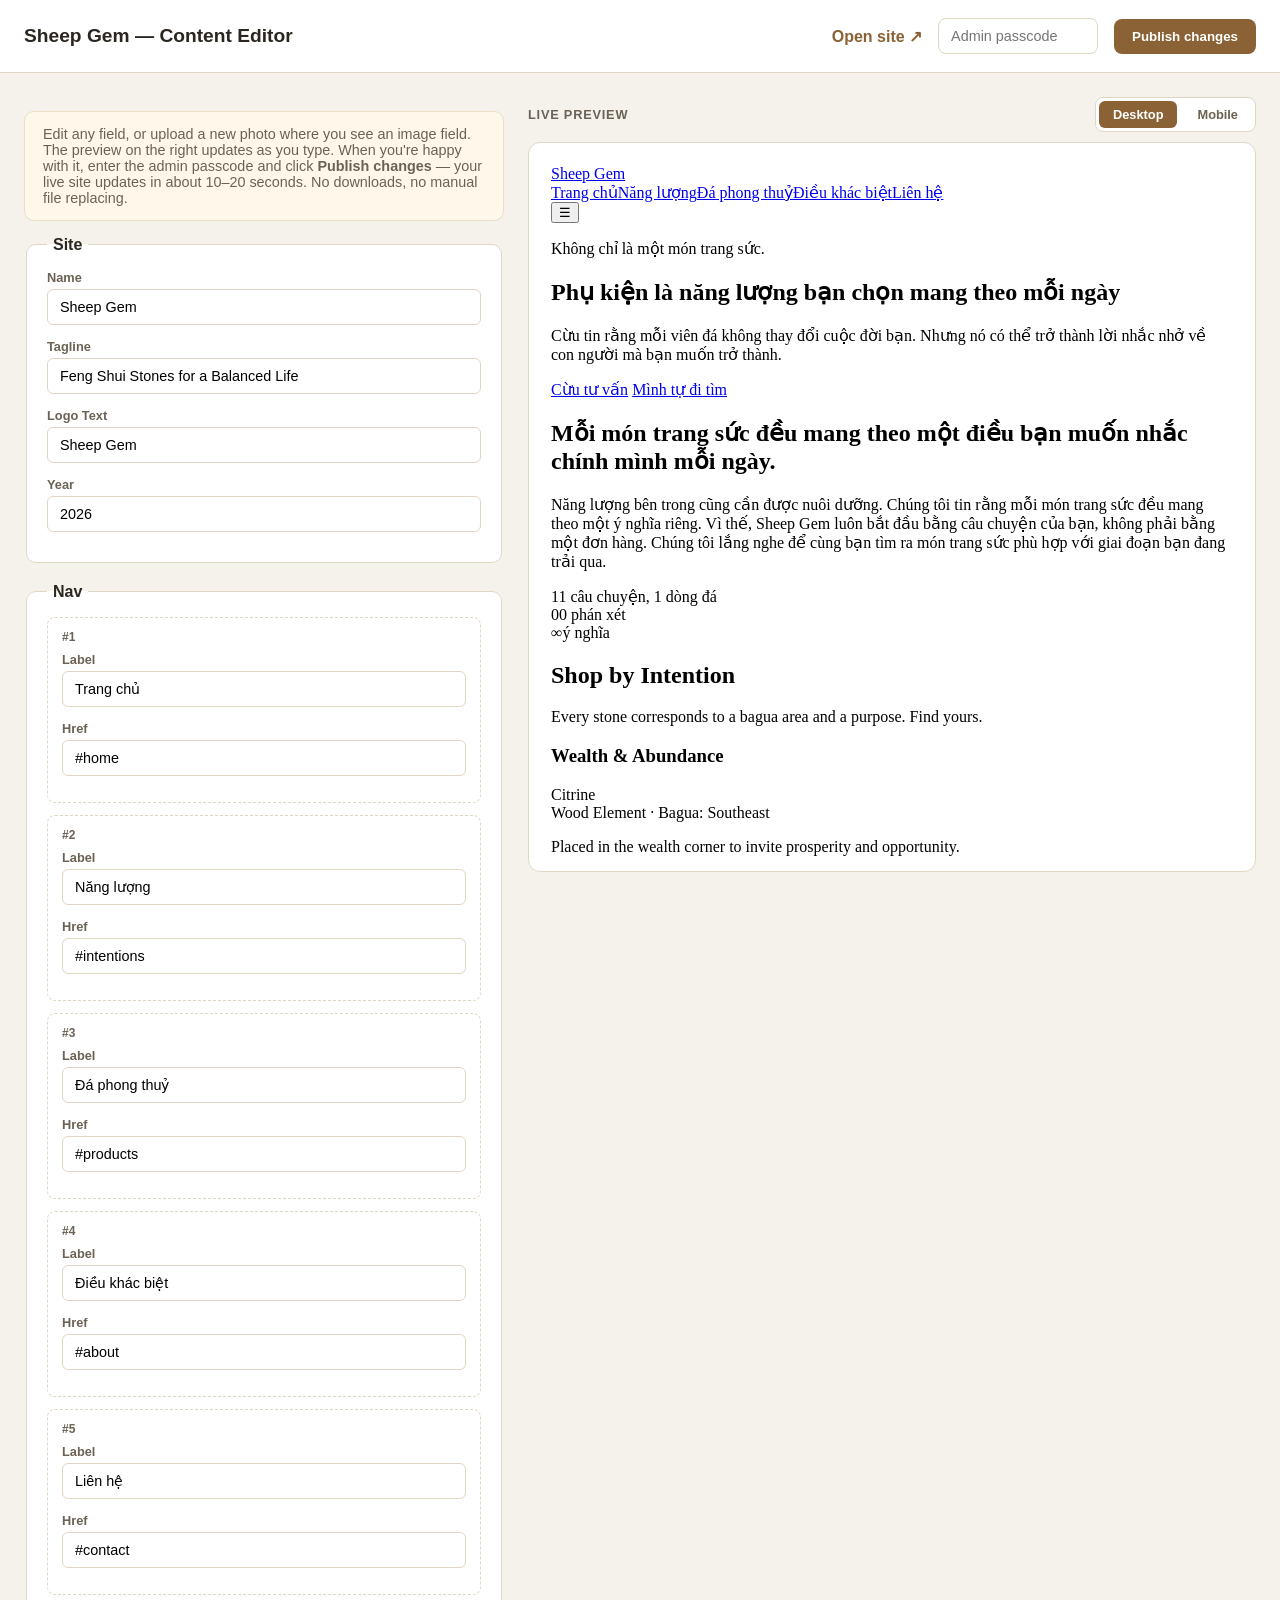
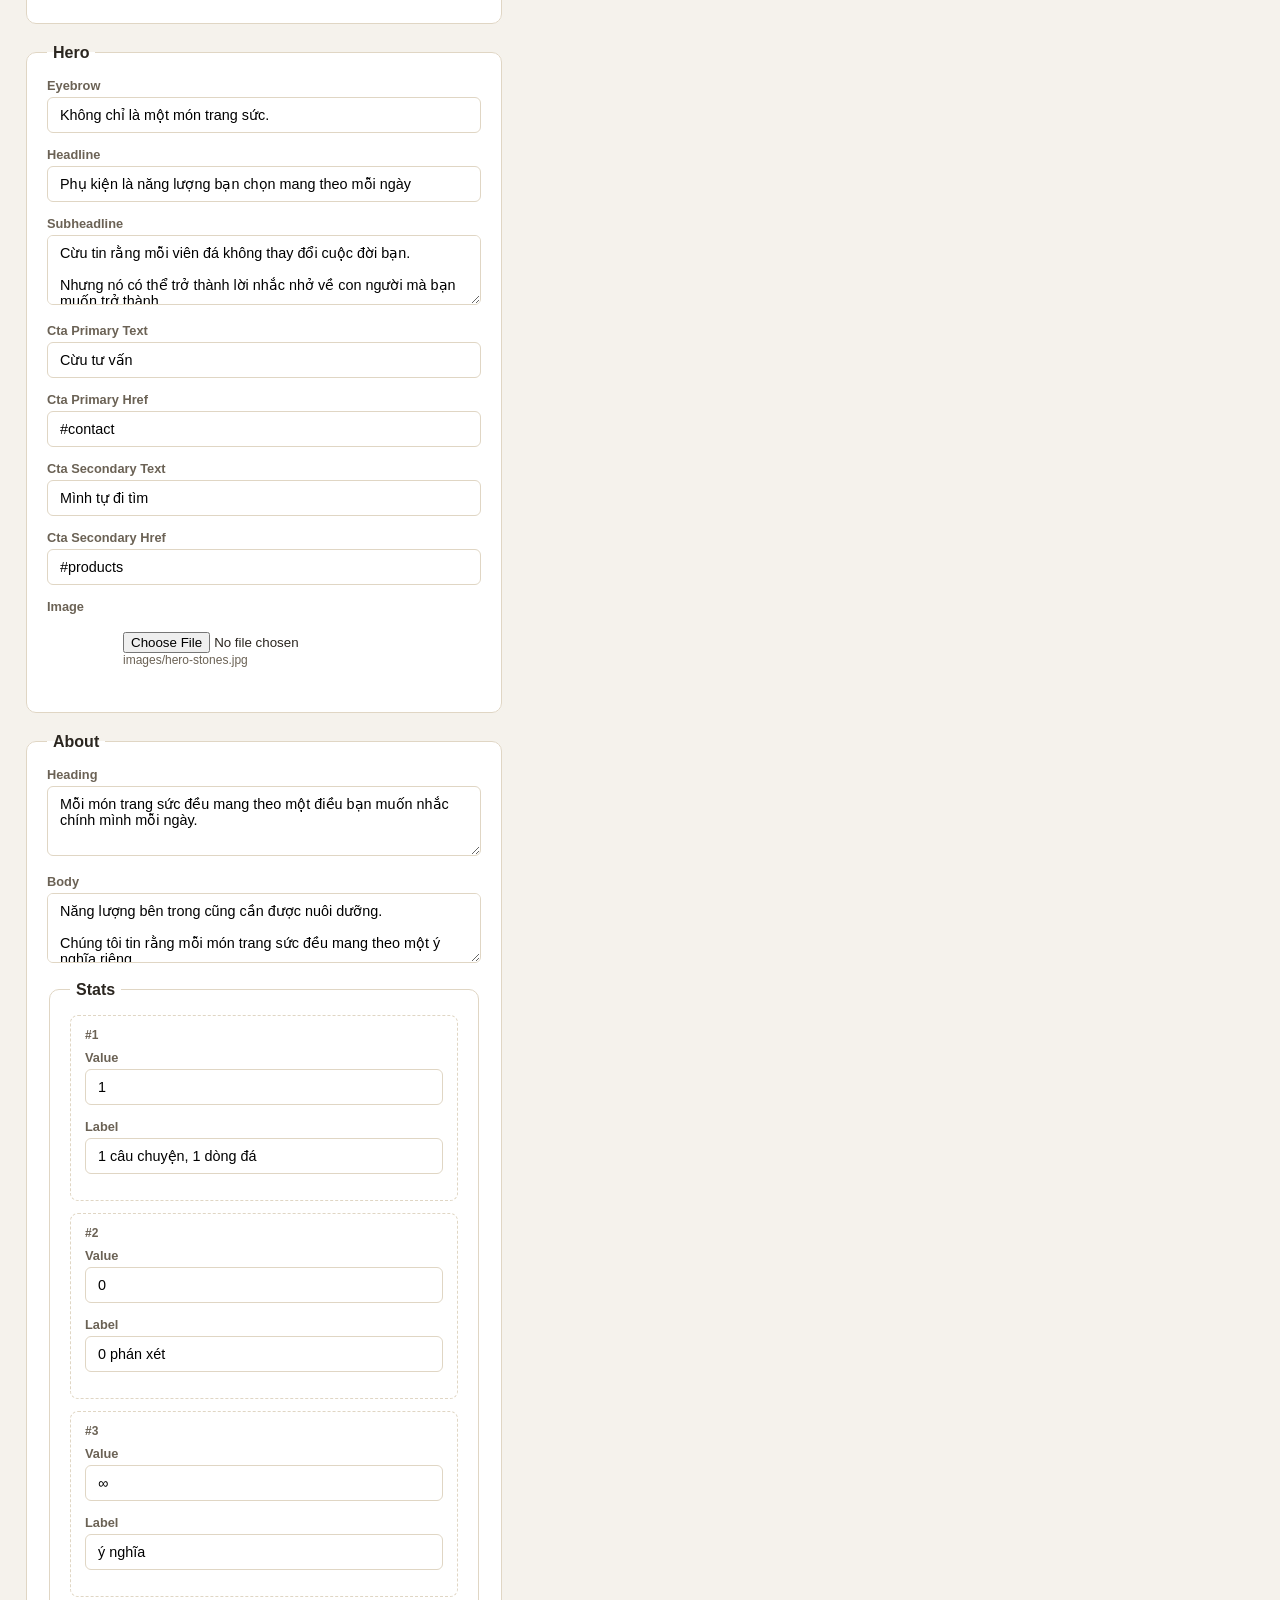
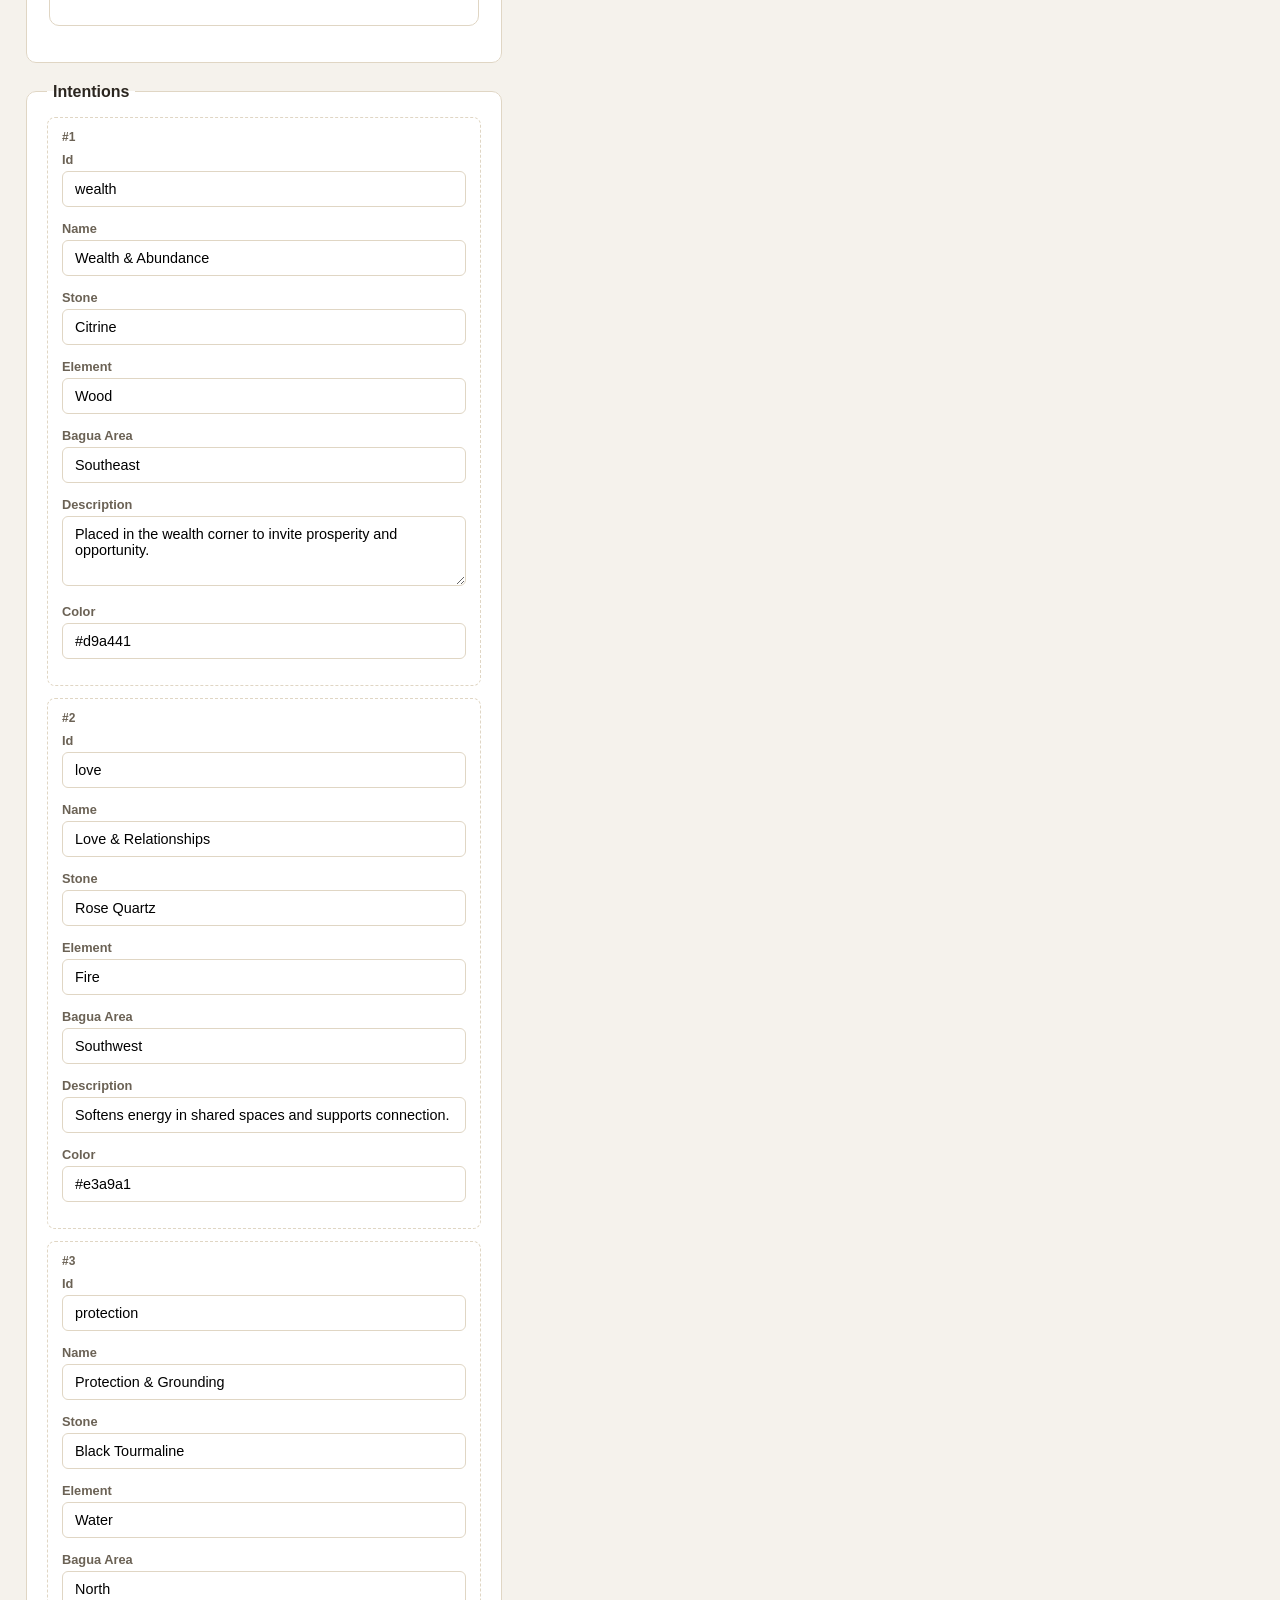
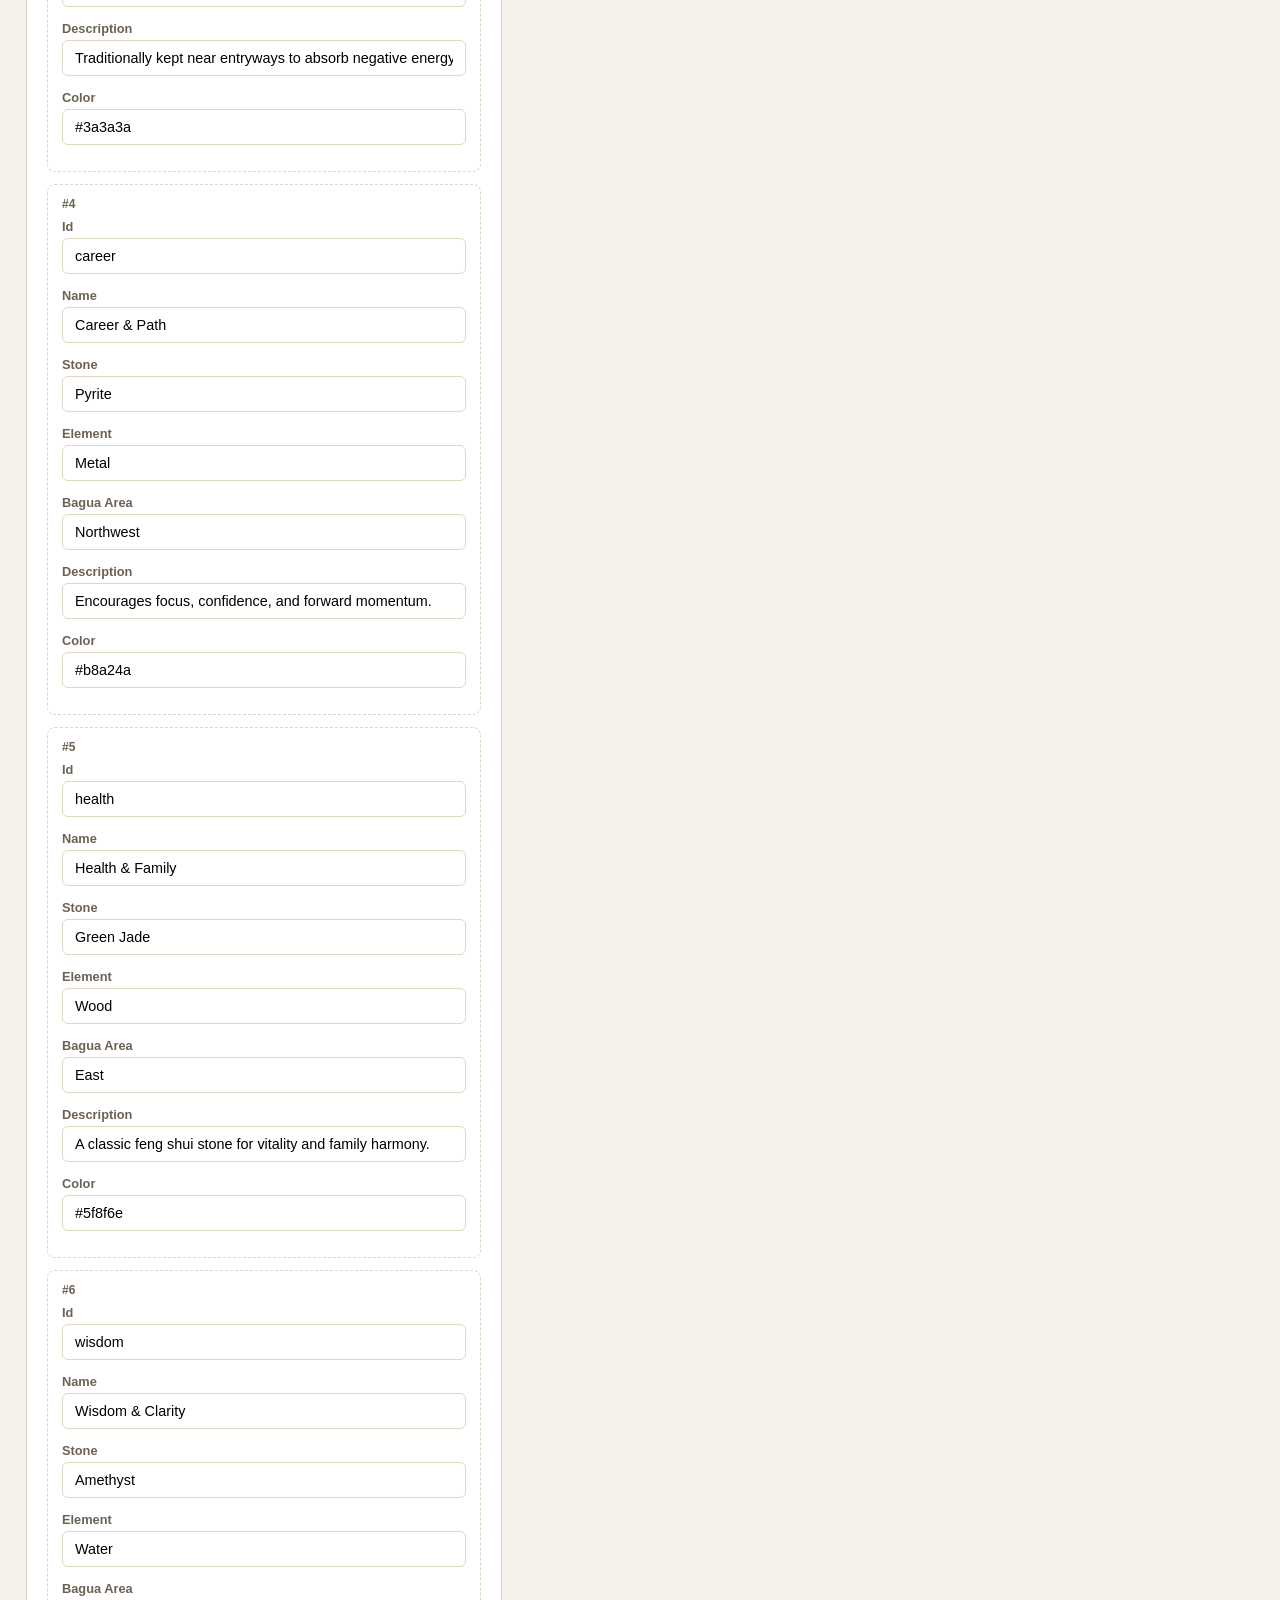
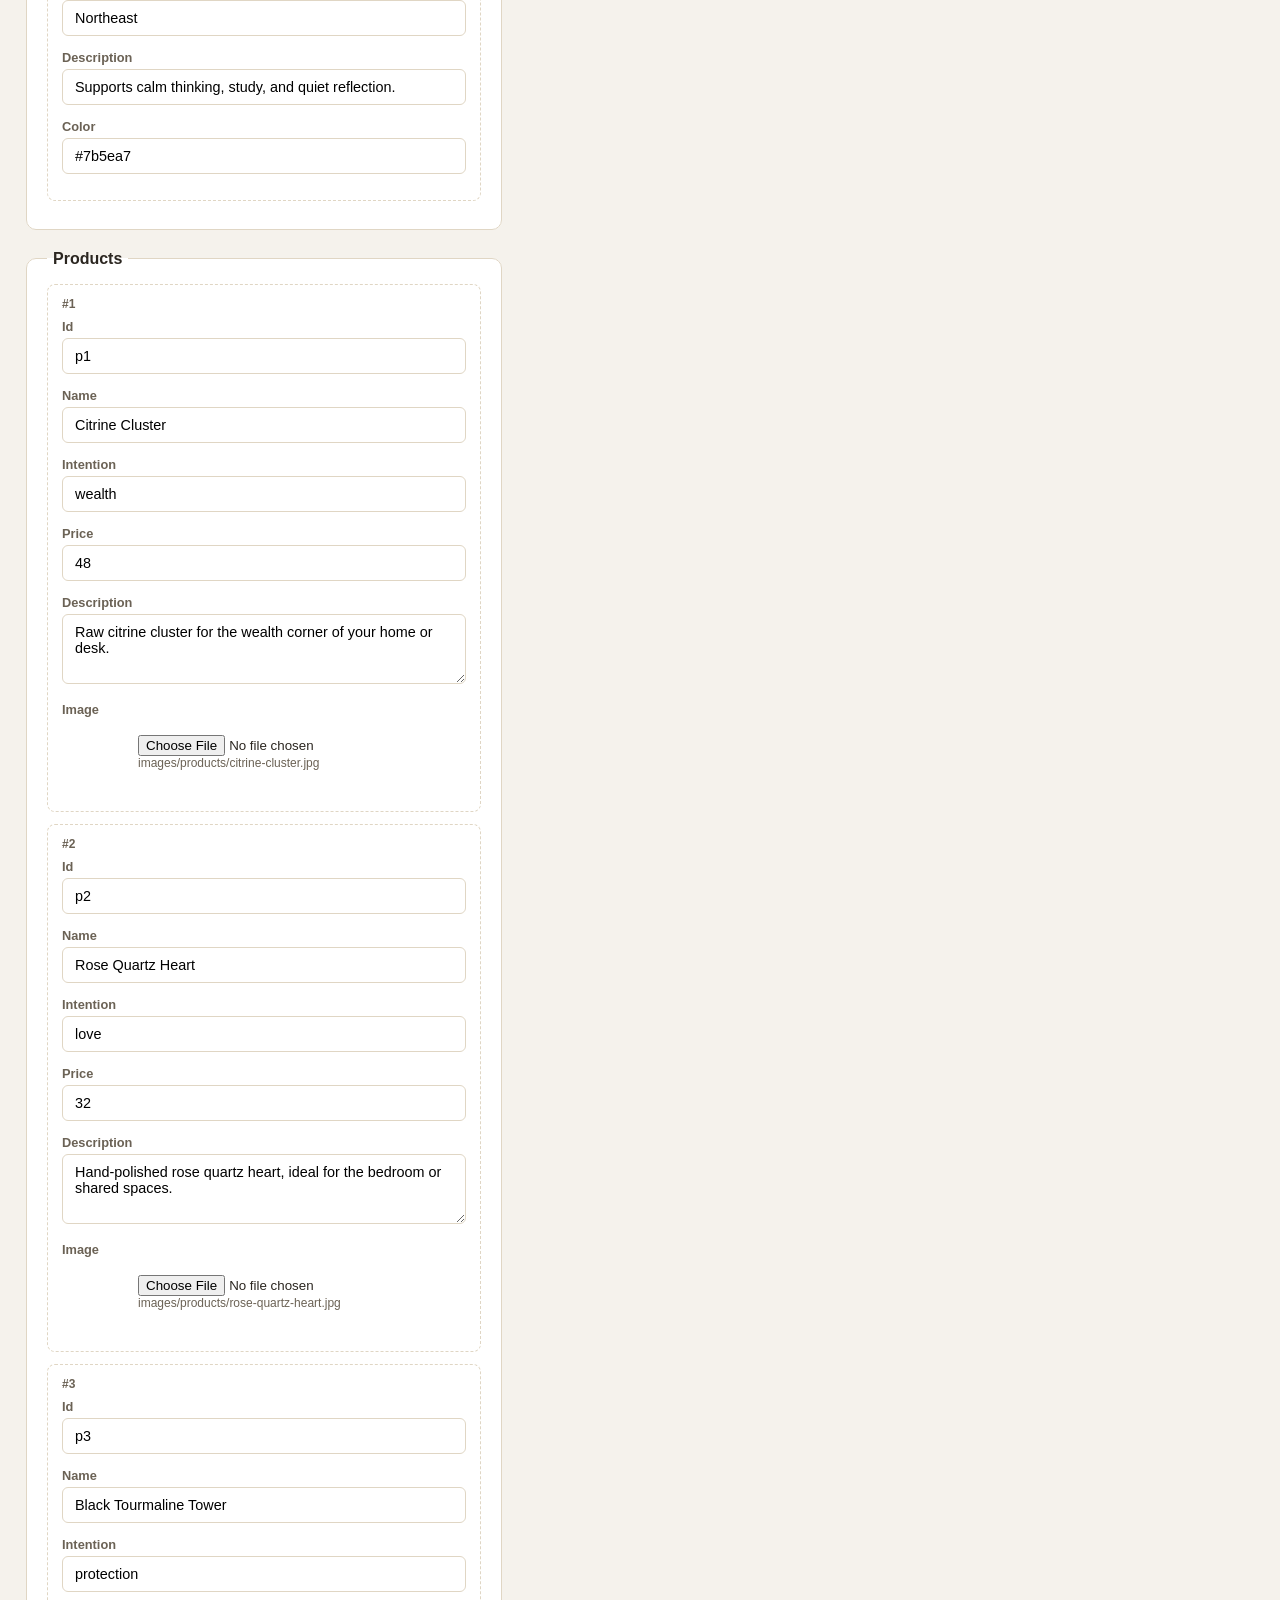
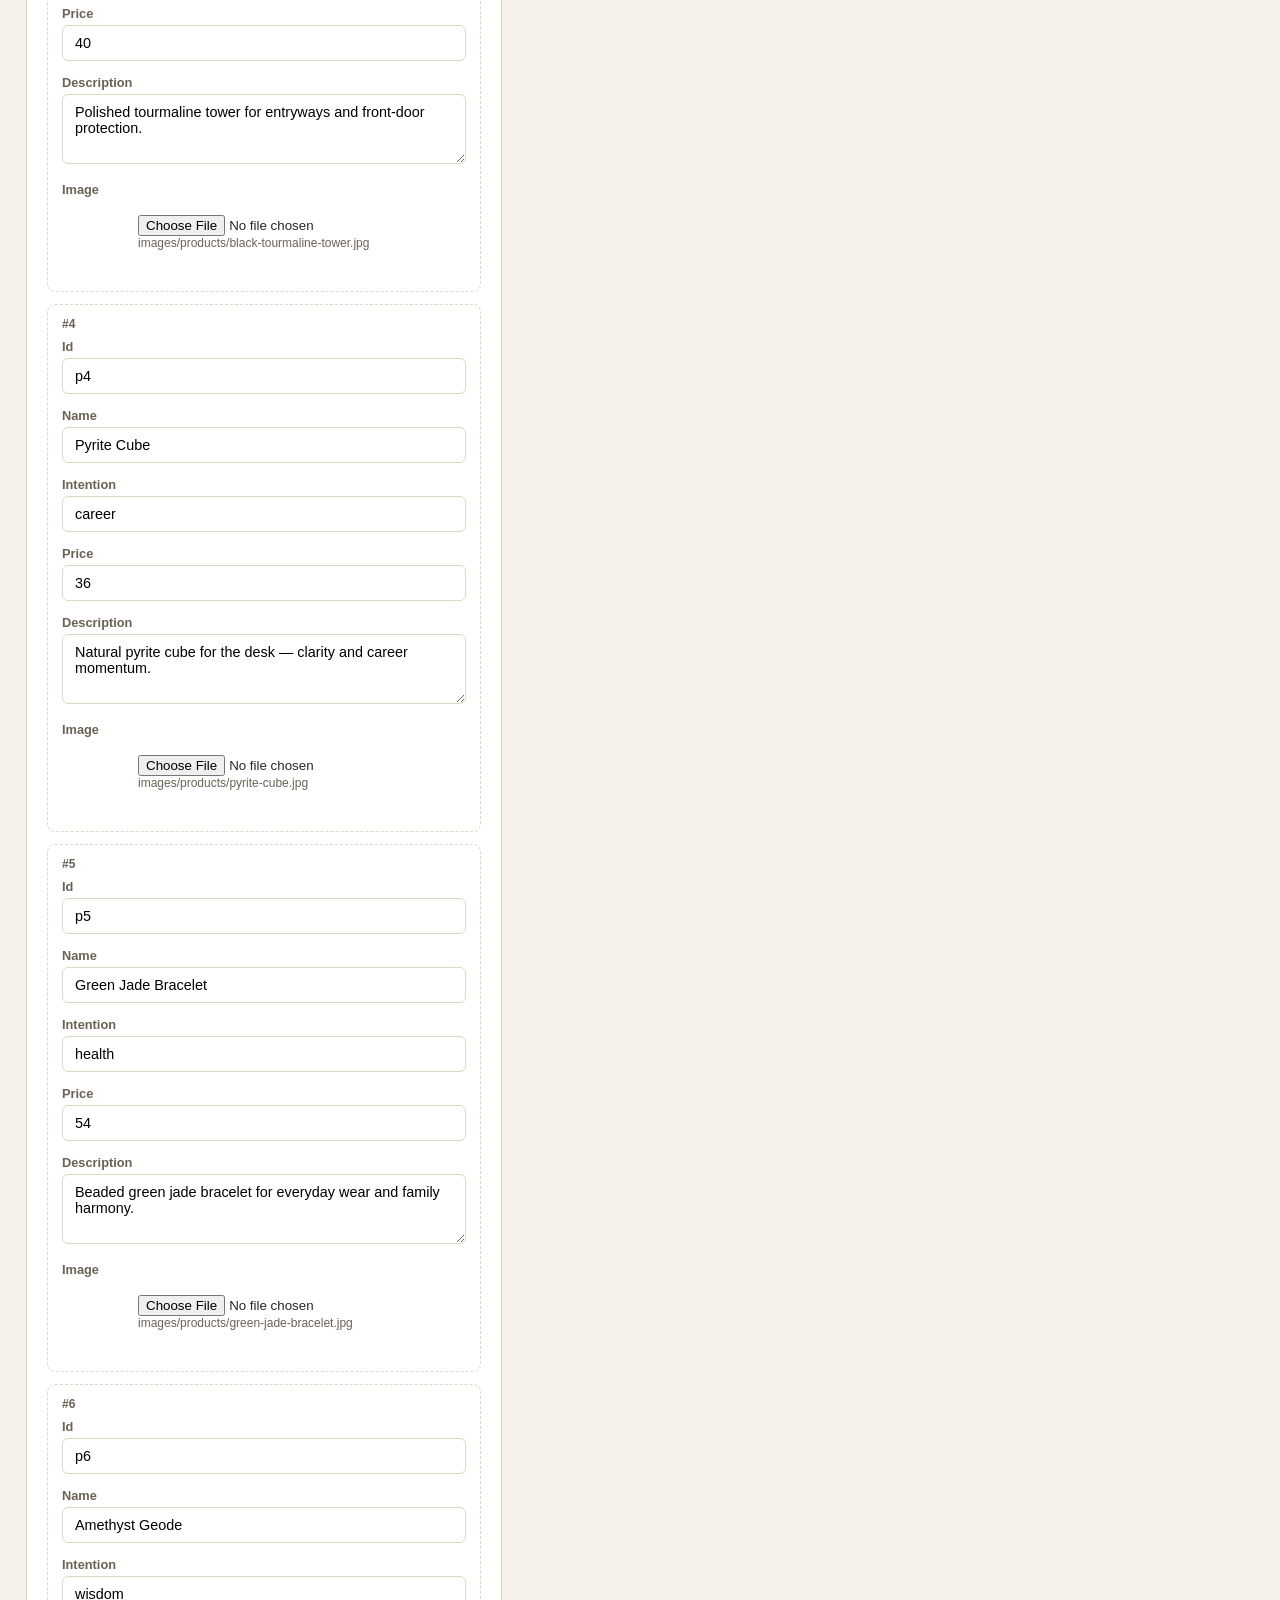
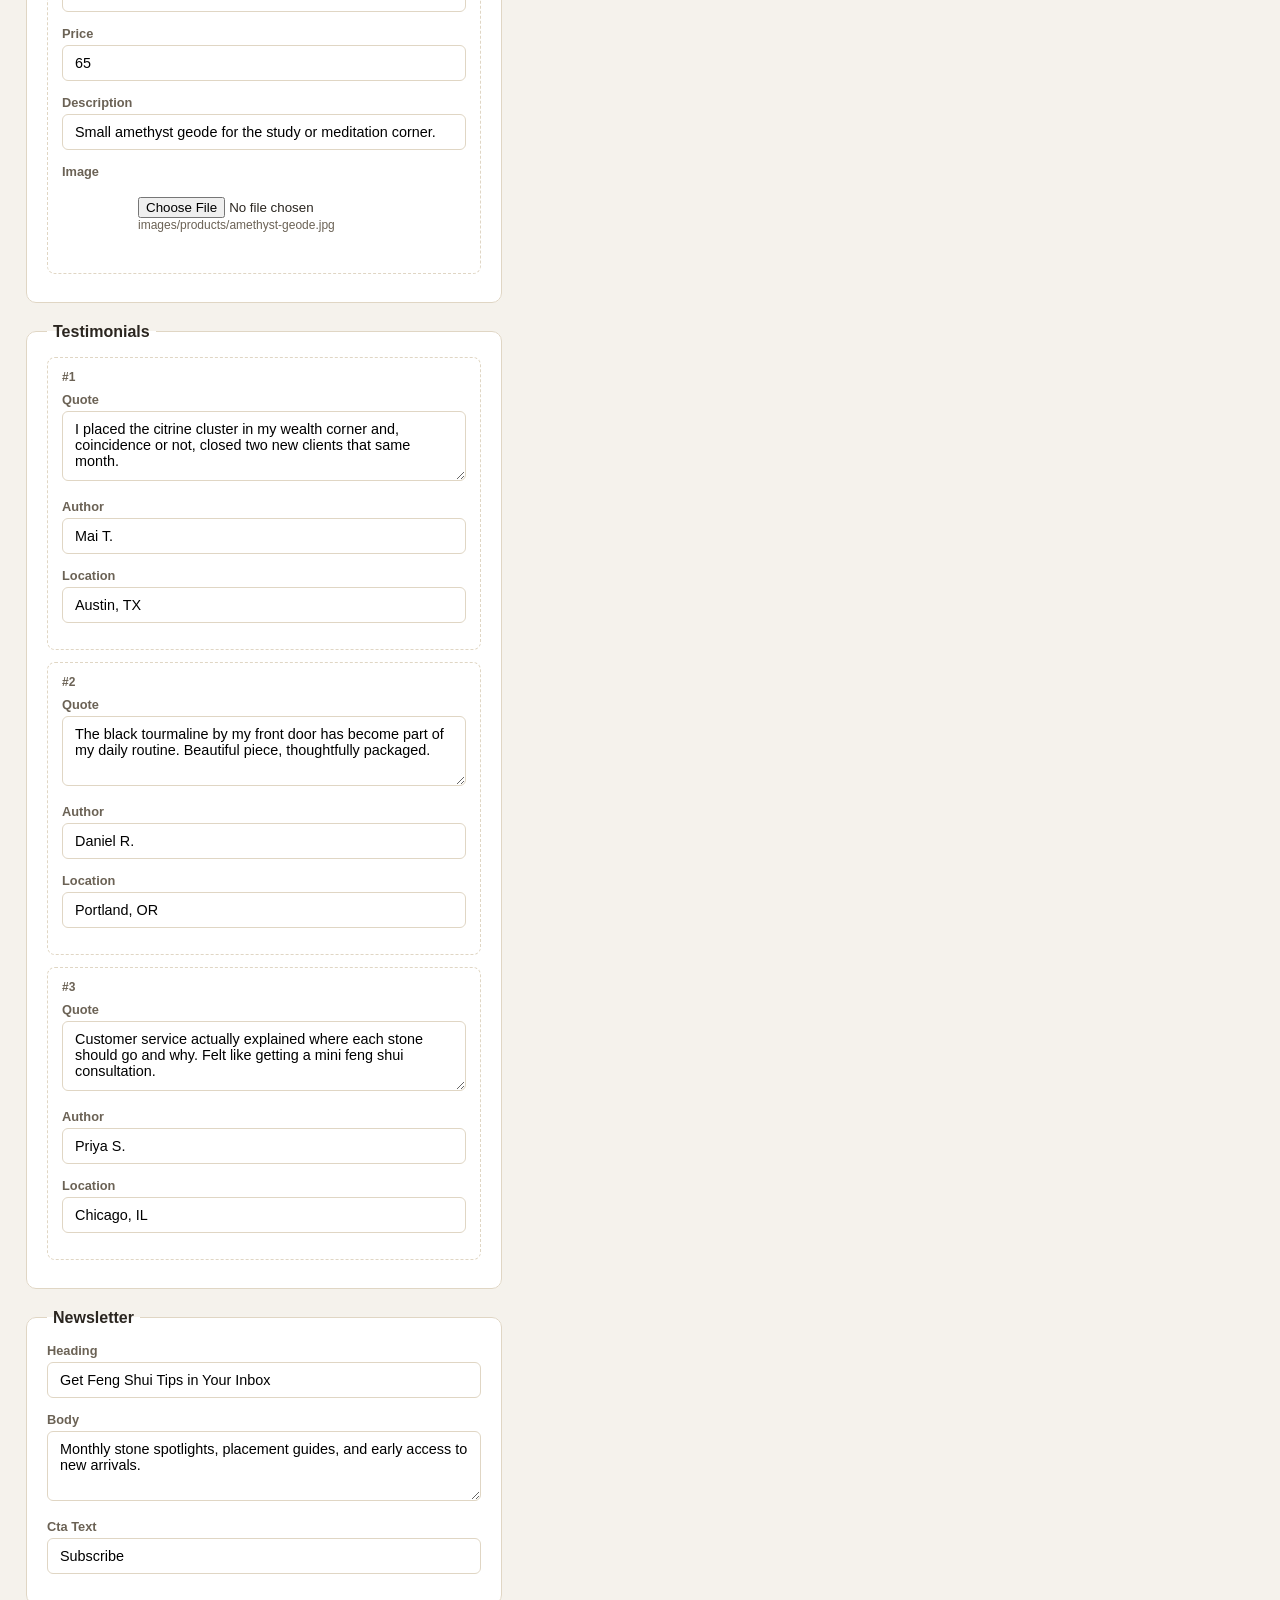
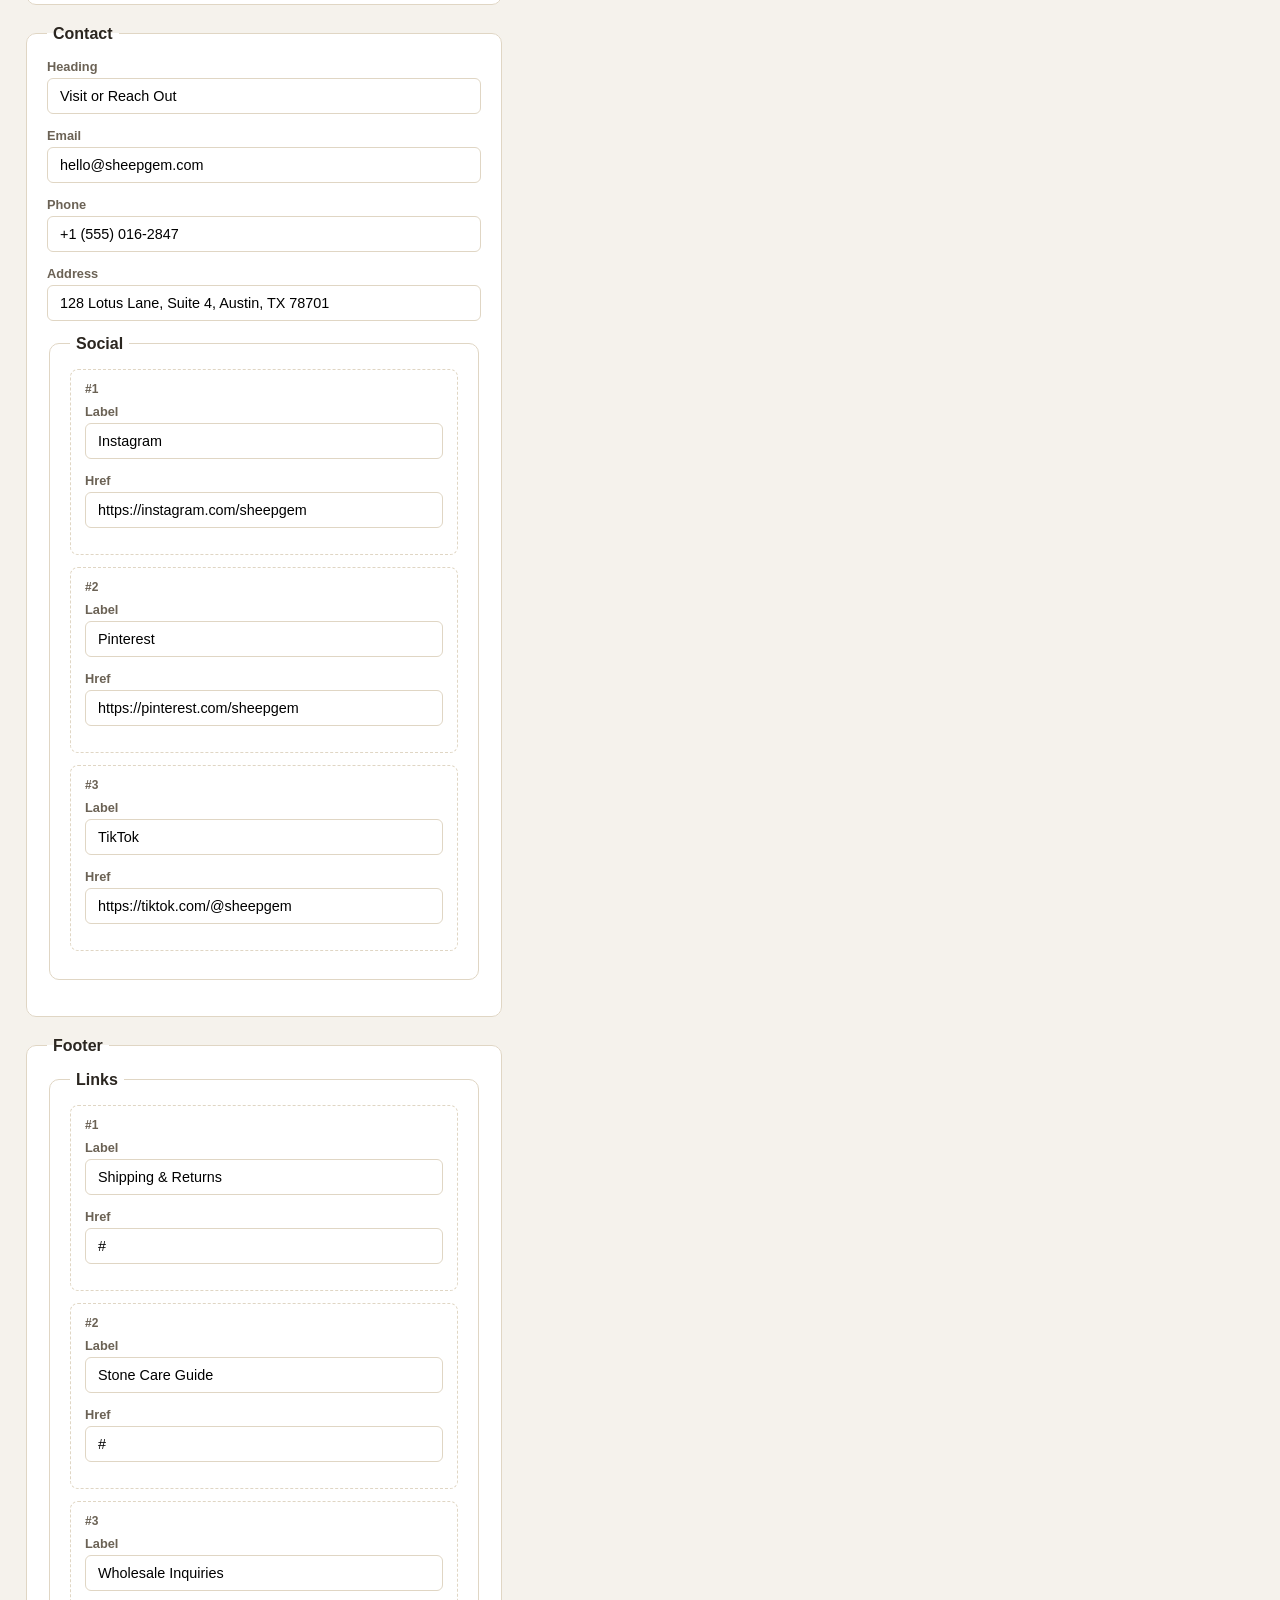
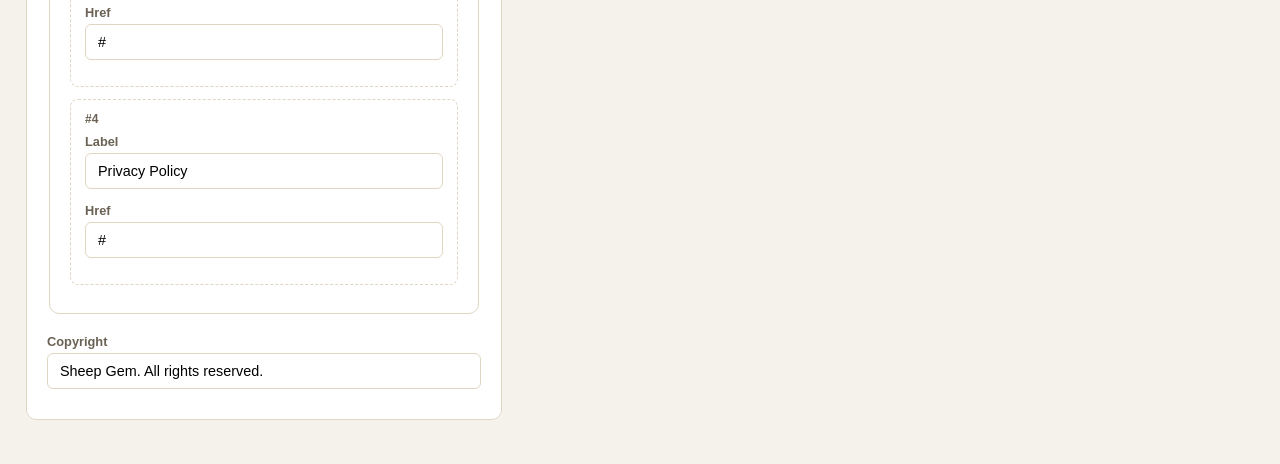
==== admin.html @ ed95a7af "Initial commit via Netlify [skip ci]" ====
<!DOCTYPE html>
<html lang="en">
<head>
<meta charset="UTF-8">
<meta name="viewport" content="width=device-width, initial-scale=1.0">
<title>Sheep Gem — Content Editor</title>
<link rel="stylesheet" href="css/admin.css">
</head>
<body>

<header class="admin-header">
  <div class="admin-header-inner">
    <h1>Sheep Gem — Content Editor</h1>
    <div class="admin-actions">
      <a class="btn-link" href="index.html" target="_blank">Open site ↗</a>
      <input type="password" id="publish-password" class="password-input" placeholder="Admin passcode" autocomplete="current-password">
      <button id="publish-btn" class="btn-download">Publish changes</button>
    </div>
  </div>
  <div id="publish-status" class="publish-status" hidden></div>
</header>

<main class="admin-layout">
  <section class="admin-form-col">
    <p class="admin-note">
      Edit any field, or upload a new photo where you see an image field. The preview
      on the right updates as you type. When you're happy with it, enter the admin
      passcode and click <strong>Publish changes</strong> — your live site updates in
      about 10–20 seconds. No downloads, no manual file replacing.
    </p>
    <form id="content-form"></form>
  </section>

  <section class="admin-preview-col">
    <div class="preview-toolbar">
      <span class="preview-label">Live preview</span>
      <div class="preview-device-toggle">
        <button type="button" class="device-btn active" data-width="100%">Desktop</button>
        <button type="button" class="device-btn" data-width="390px">Mobile</button>
      </div>
    </div>
    <div class="preview-frame-wrap" id="preview-frame-wrap">
      <iframe id="preview-frame" src="index.html" title="Site preview"></iframe>
    </div>
  </section>
</main>

<script src="content/site-content.js"></script>
<script src="js/admin.js"></script>
</body>
</html>
---- css/admin.css ----
:root {
  --color-bg: #f5f2ec;
  --color-surface: #ffffff;
  --color-text: #2b2620;
  --color-text-muted: #6b6255;
  --color-accent: #8a6236;
  --color-border: #e0d6c4;
}

* { box-sizing: border-box; }

body {
  margin: 0;
  font-family: -apple-system, BlinkMacSystemFont, "Segoe UI", sans-serif;
  background: var(--color-bg);
  color: var(--color-text);
}

.admin-header {
  background: var(--color-surface);
  border-bottom: 1px solid var(--color-border);
  position: sticky;
  top: 0;
  z-index: 10;
}
.admin-header-inner {
  max-width: 1400px;
  margin: 0 auto;
  padding: 18px 24px;
  display: flex;
  justify-content: space-between;
  align-items: center;
  flex-wrap: wrap;
  gap: 12px;
}
.admin-header h1 { font-size: 1.2rem; margin: 0; }
.admin-actions { display: flex; gap: 16px; align-items: center; }
.btn-link { color: var(--color-accent); font-weight: 600; text-decoration: none; }
.btn-download {
  background: var(--color-accent);
  color: #fff;
  border: none;
  padding: 10px 18px;
  border-radius: 8px;
  font-weight: 600;
  cursor: pointer;
}
.btn-download:hover { opacity: 0.9; }
.btn-download:disabled { opacity: 0.6; cursor: not-allowed; }

.password-input {
  padding: 9px 12px;
  border: 1px solid var(--color-border);
  border-radius: 8px;
  font-size: 0.9rem;
  width: 160px;
}

.publish-status {
  max-width: 1400px;
  margin: 0 auto;
  padding: 10px 24px;
  font-size: 0.88rem;
  font-weight: 600;
}
.publish-status.status-success { background: #eaf5ec; color: #2e6b3e; }
.publish-status.status-error { background: #fbeaea; color: #a13636; }
.publish-status.status-pending { background: #fff8ea; color: #8a6236; }

.image-field-row { margin-bottom: 14px; }
.image-field-row label {
  display: block;
  font-size: 0.8rem;
  font-weight: 600;
  color: var(--color-text-muted);
  text-transform: capitalize;
  margin-bottom: 4px;
}
.image-preview-wrap {
  display: flex;
  align-items: center;
  gap: 12px;
}
.image-preview {
  width: 64px;
  height: 64px;
  object-fit: cover;
  border-radius: 8px;
  border: 1px solid var(--color-border);
  background: var(--color-bg);
}
.image-path-note {
  font-size: 0.75rem;
  color: var(--color-text-muted);
  word-break: break-all;
}

.admin-layout {
  max-width: 1400px;
  margin: 0 auto;
  padding: 24px;
  display: grid;
  grid-template-columns: minmax(0, 480px) 1fr;
  gap: 24px;
  align-items: start;
}

.admin-form-col { min-width: 0; }

.admin-preview-col {
  position: sticky;
  top: 88px;
  min-width: 0;
}
.preview-toolbar {
  display: flex;
  justify-content: space-between;
  align-items: center;
  margin-bottom: 10px;
}
.preview-label {
  font-size: 0.8rem;
  font-weight: 700;
  text-transform: uppercase;
  letter-spacing: 0.06em;
  color: var(--color-text-muted);
}
.preview-device-toggle {
  display: flex;
  gap: 6px;
  background: var(--color-surface);
  border: 1px solid var(--color-border);
  border-radius: 8px;
  padding: 3px;
}
.device-btn {
  border: none;
  background: transparent;
  padding: 6px 14px;
  border-radius: 6px;
  font-size: 0.8rem;
  font-weight: 600;
  cursor: pointer;
  color: var(--color-text-muted);
}
.device-btn.active {
  background: var(--color-accent);
  color: #fff;
}
.preview-frame-wrap {
  background: var(--color-surface);
  border: 1px solid var(--color-border);
  border-radius: 12px;
  padding: 14px;
  height: calc(100vh - 170px);
  display: flex;
  justify-content: center;
  overflow: hidden;
}
#preview-frame {
  width: 100%;
  height: 100%;
  border: none;
  border-radius: 6px;
  background: #fff;
  transition: width 0.2s ease;
}

@media (max-width: 1000px) {
  .admin-layout { grid-template-columns: 1fr; }
  .admin-preview-col { position: static; }
  .preview-frame-wrap { height: 600px; }
}

.admin-note {
  background: #fff8ea;
  border: 1px solid #eadfc2;
  border-radius: 10px;
  padding: 14px 18px;
  font-size: 0.9rem;
  color: var(--color-text-muted);
}
.admin-note code {
  background: #eee2c8;
  padding: 2px 6px;
  border-radius: 4px;
}

fieldset {
  background: var(--color-surface);
  border: 1px solid var(--color-border);
  border-radius: 10px;
  margin-bottom: 20px;
  padding: 16px 20px;
}
legend {
  font-weight: 700;
  padding: 0 6px;
  text-transform: capitalize;
}

.field-row { margin-bottom: 14px; }
.field-row label {
  display: block;
  font-size: 0.8rem;
  font-weight: 600;
  color: var(--color-text-muted);
  text-transform: capitalize;
  margin-bottom: 4px;
}
.field-row input, .field-row textarea {
  width: 100%;
  padding: 9px 12px;
  border: 1px solid var(--color-border);
  border-radius: 6px;
  font-size: 0.9rem;
  font-family: inherit;
}
.field-row textarea { min-height: 70px; resize: vertical; }

.array-item {
  border: 1px dashed var(--color-border);
  border-radius: 8px;
  padding: 12px 14px;
  margin-bottom: 12px;
  position: relative;
}
.array-item-index {
  font-size: 0.75rem;
  color: var(--color-text-muted);
  margin-bottom: 8px;
  font-weight: 700;
}
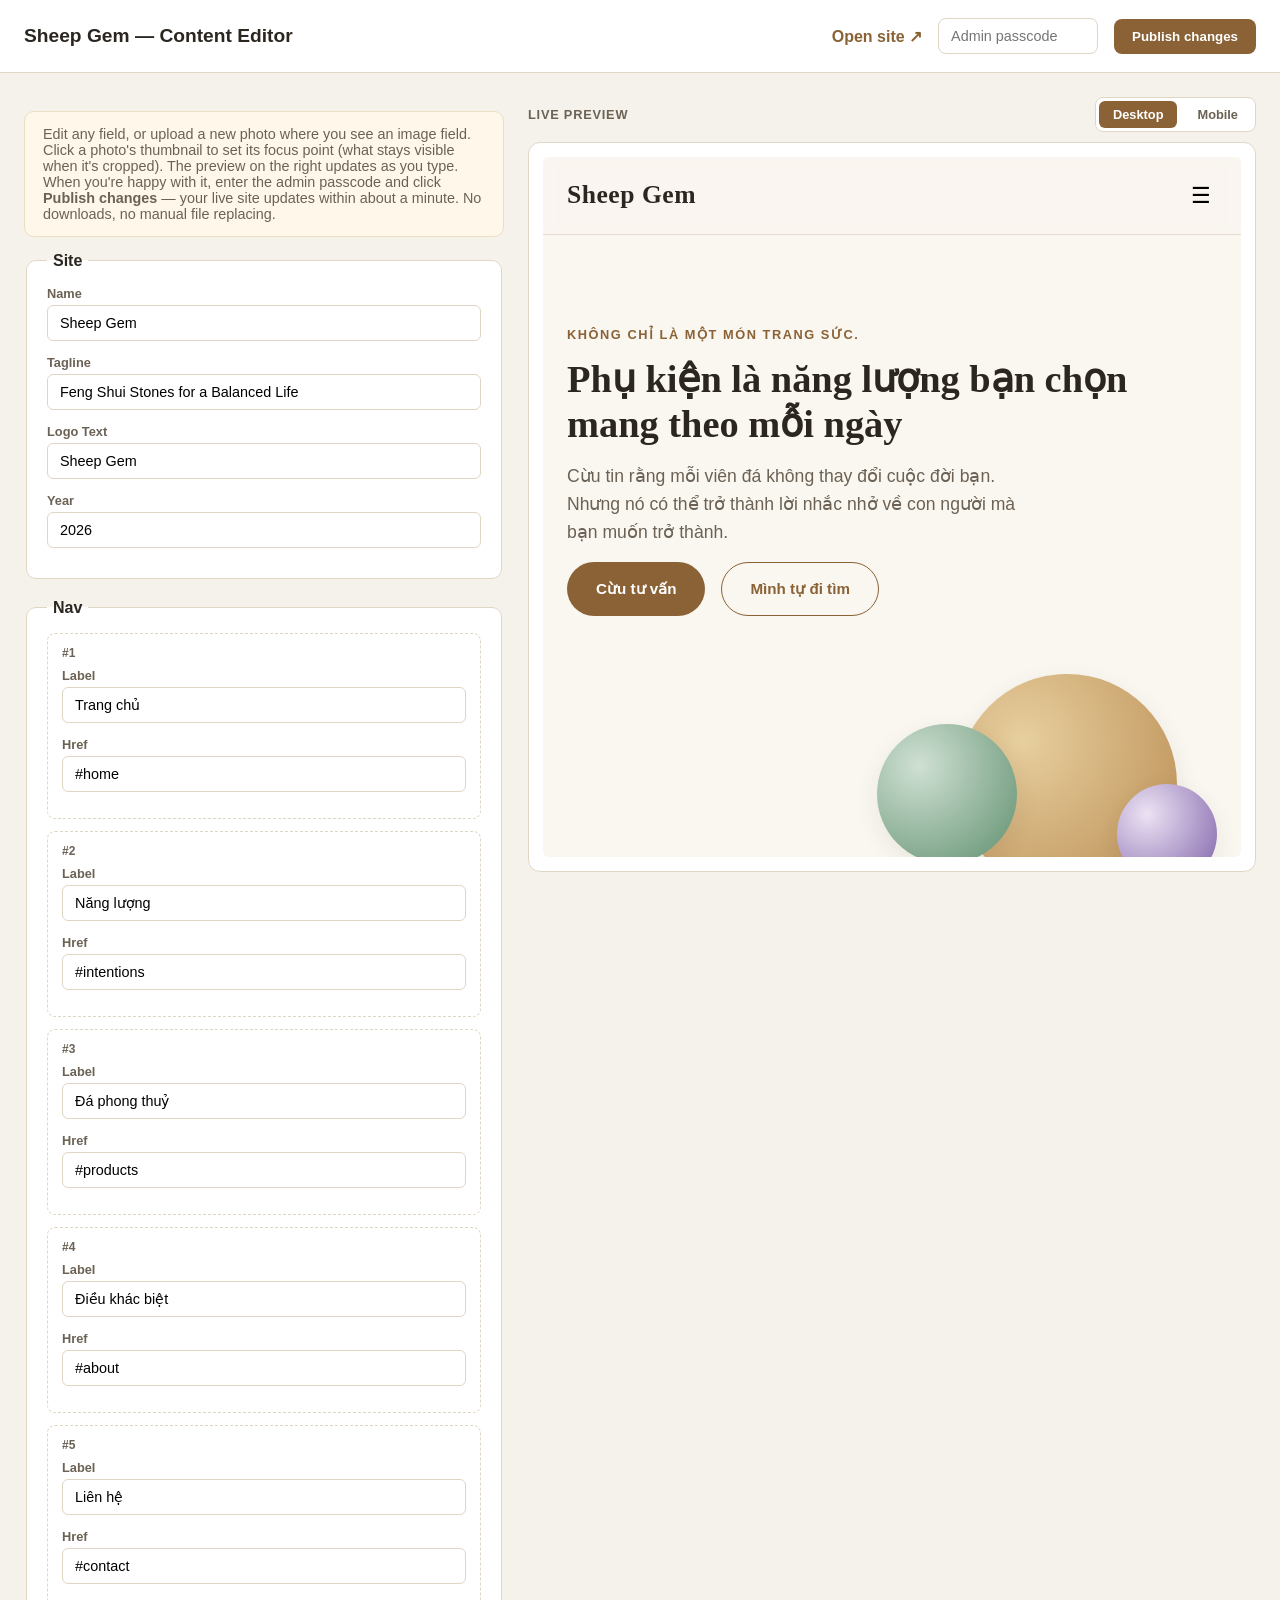
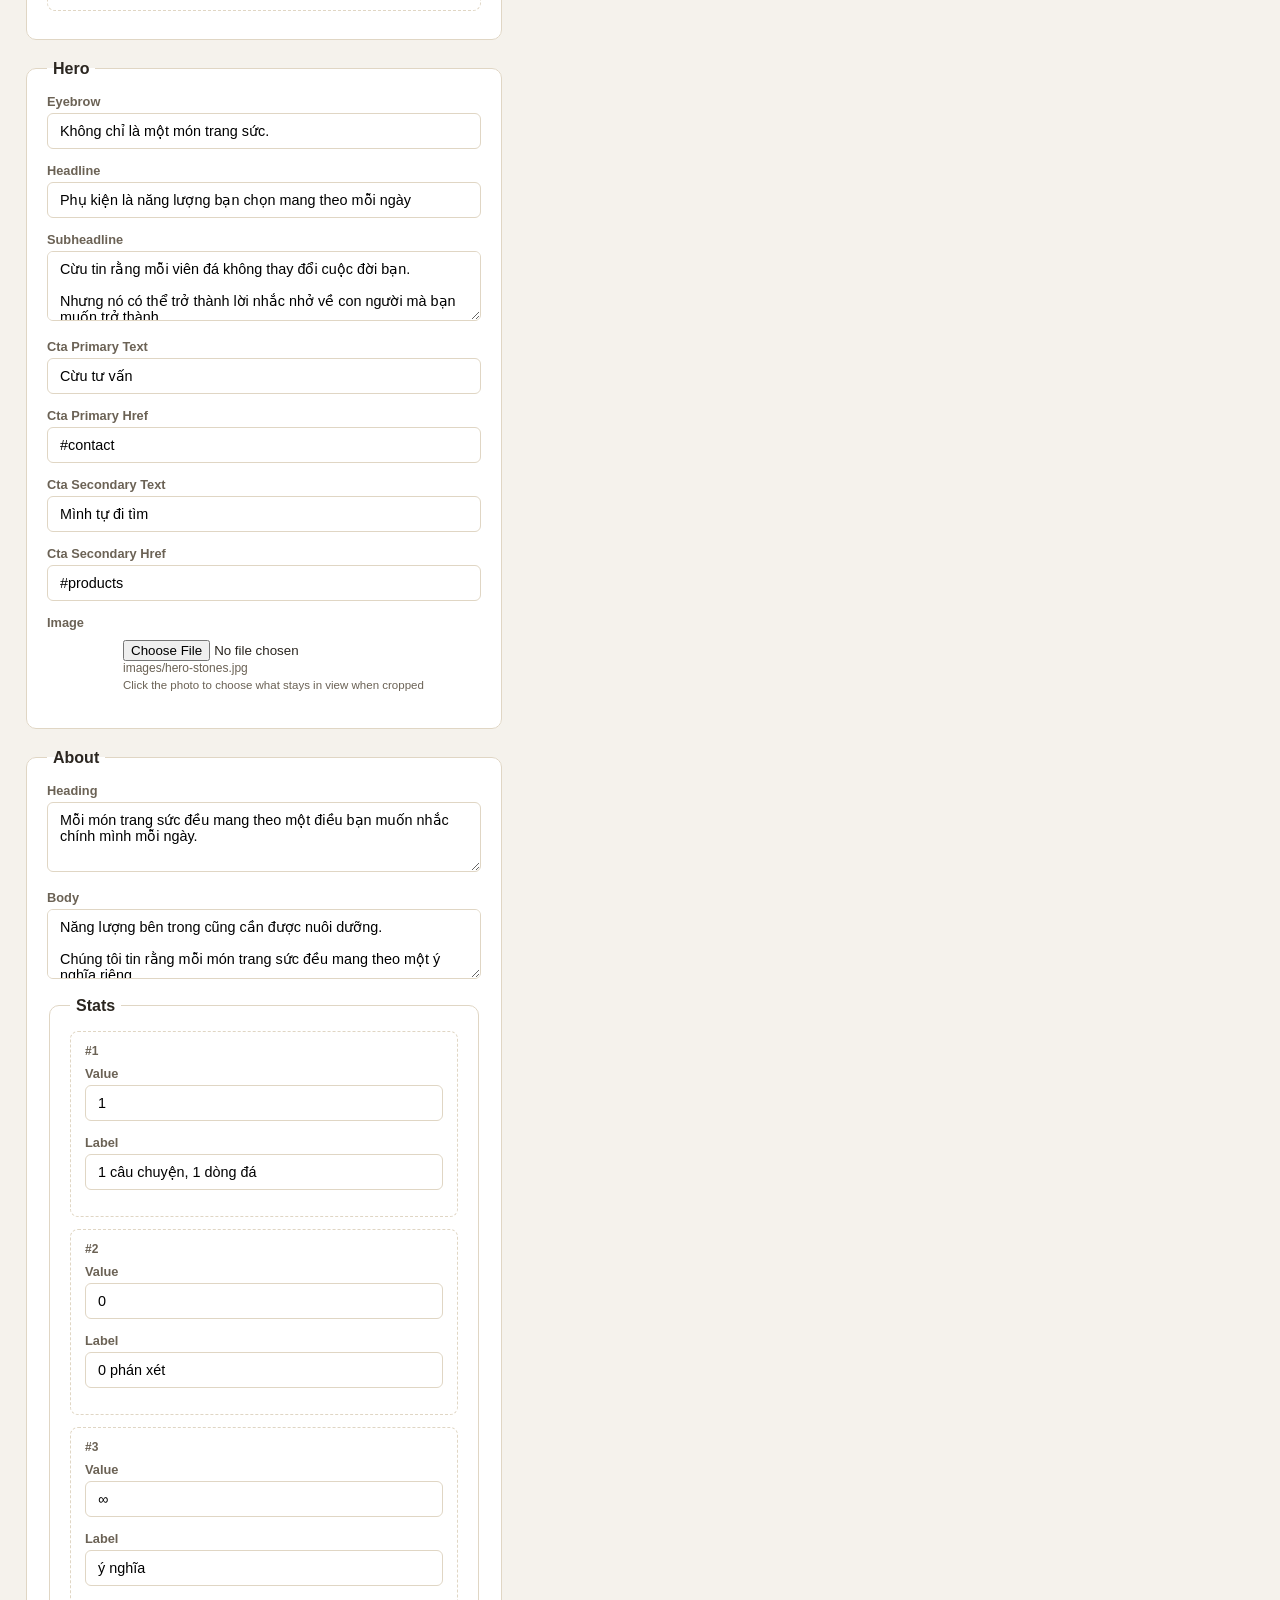
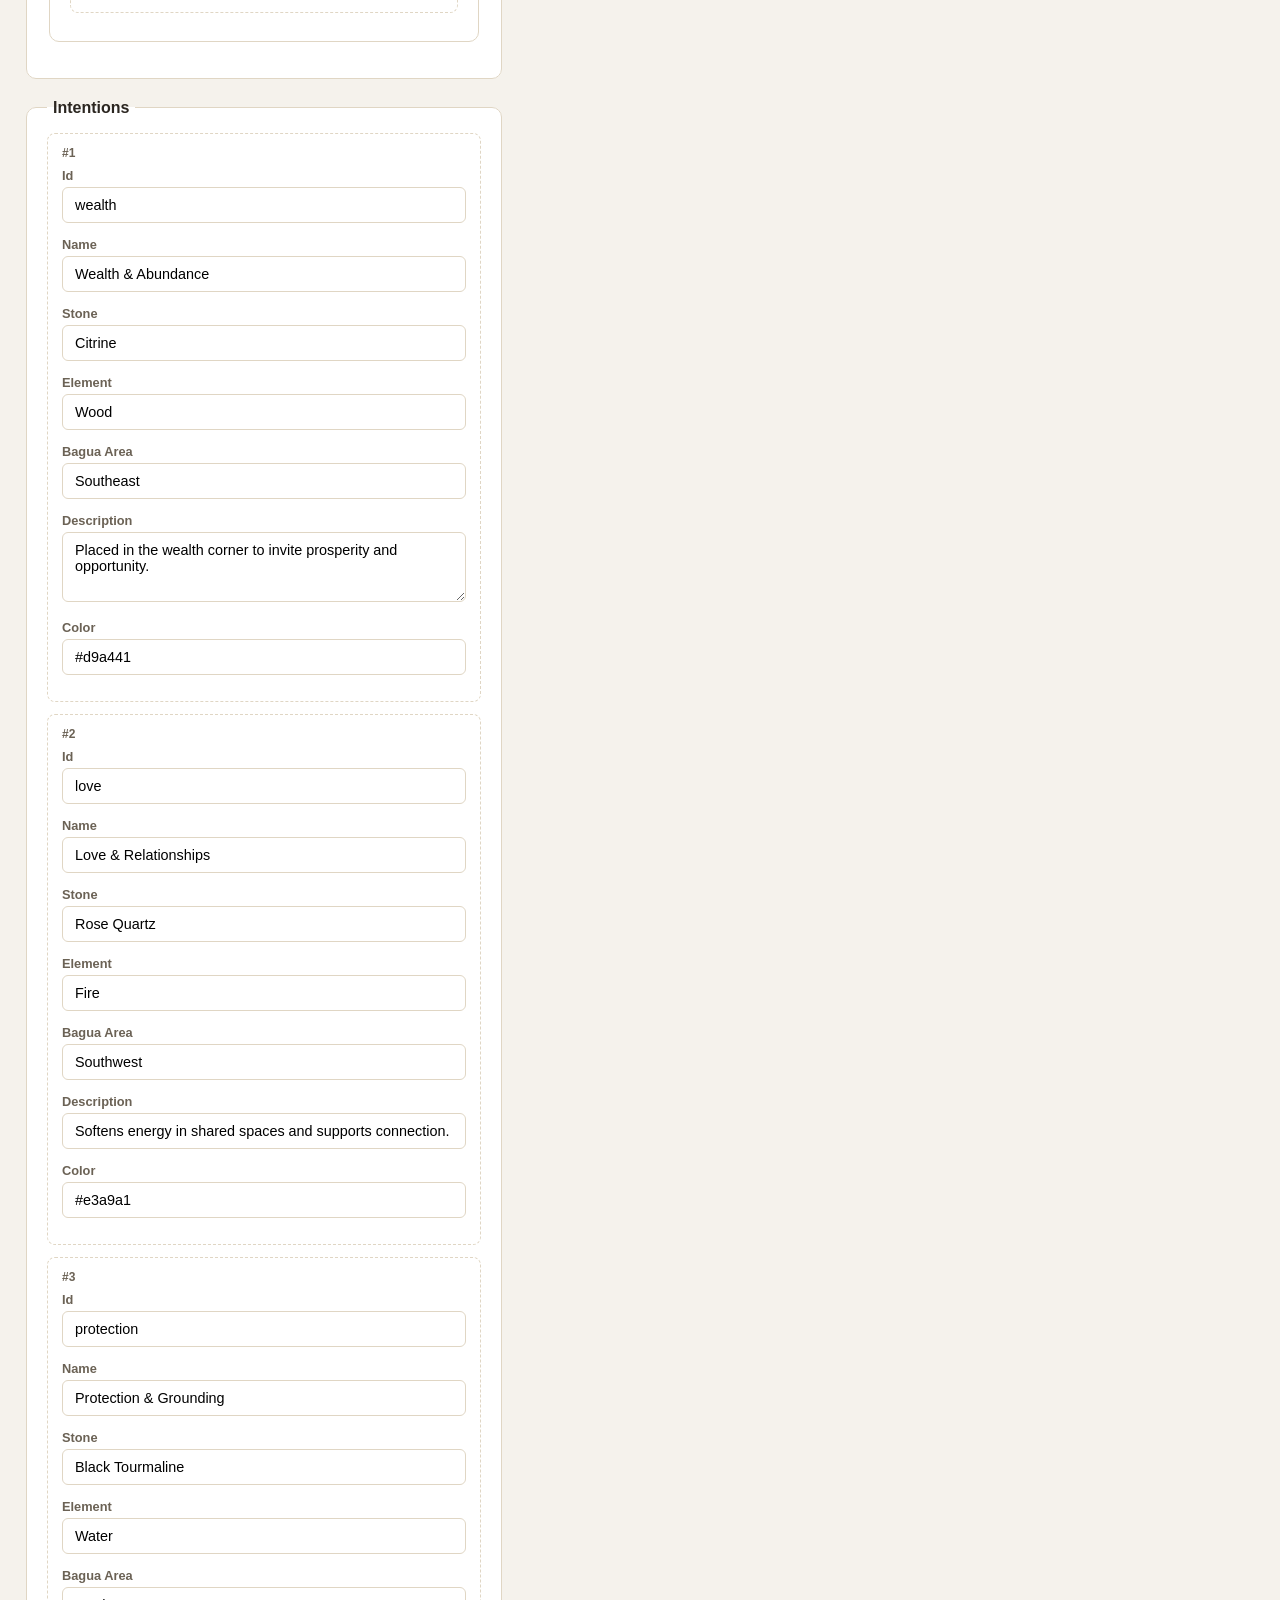
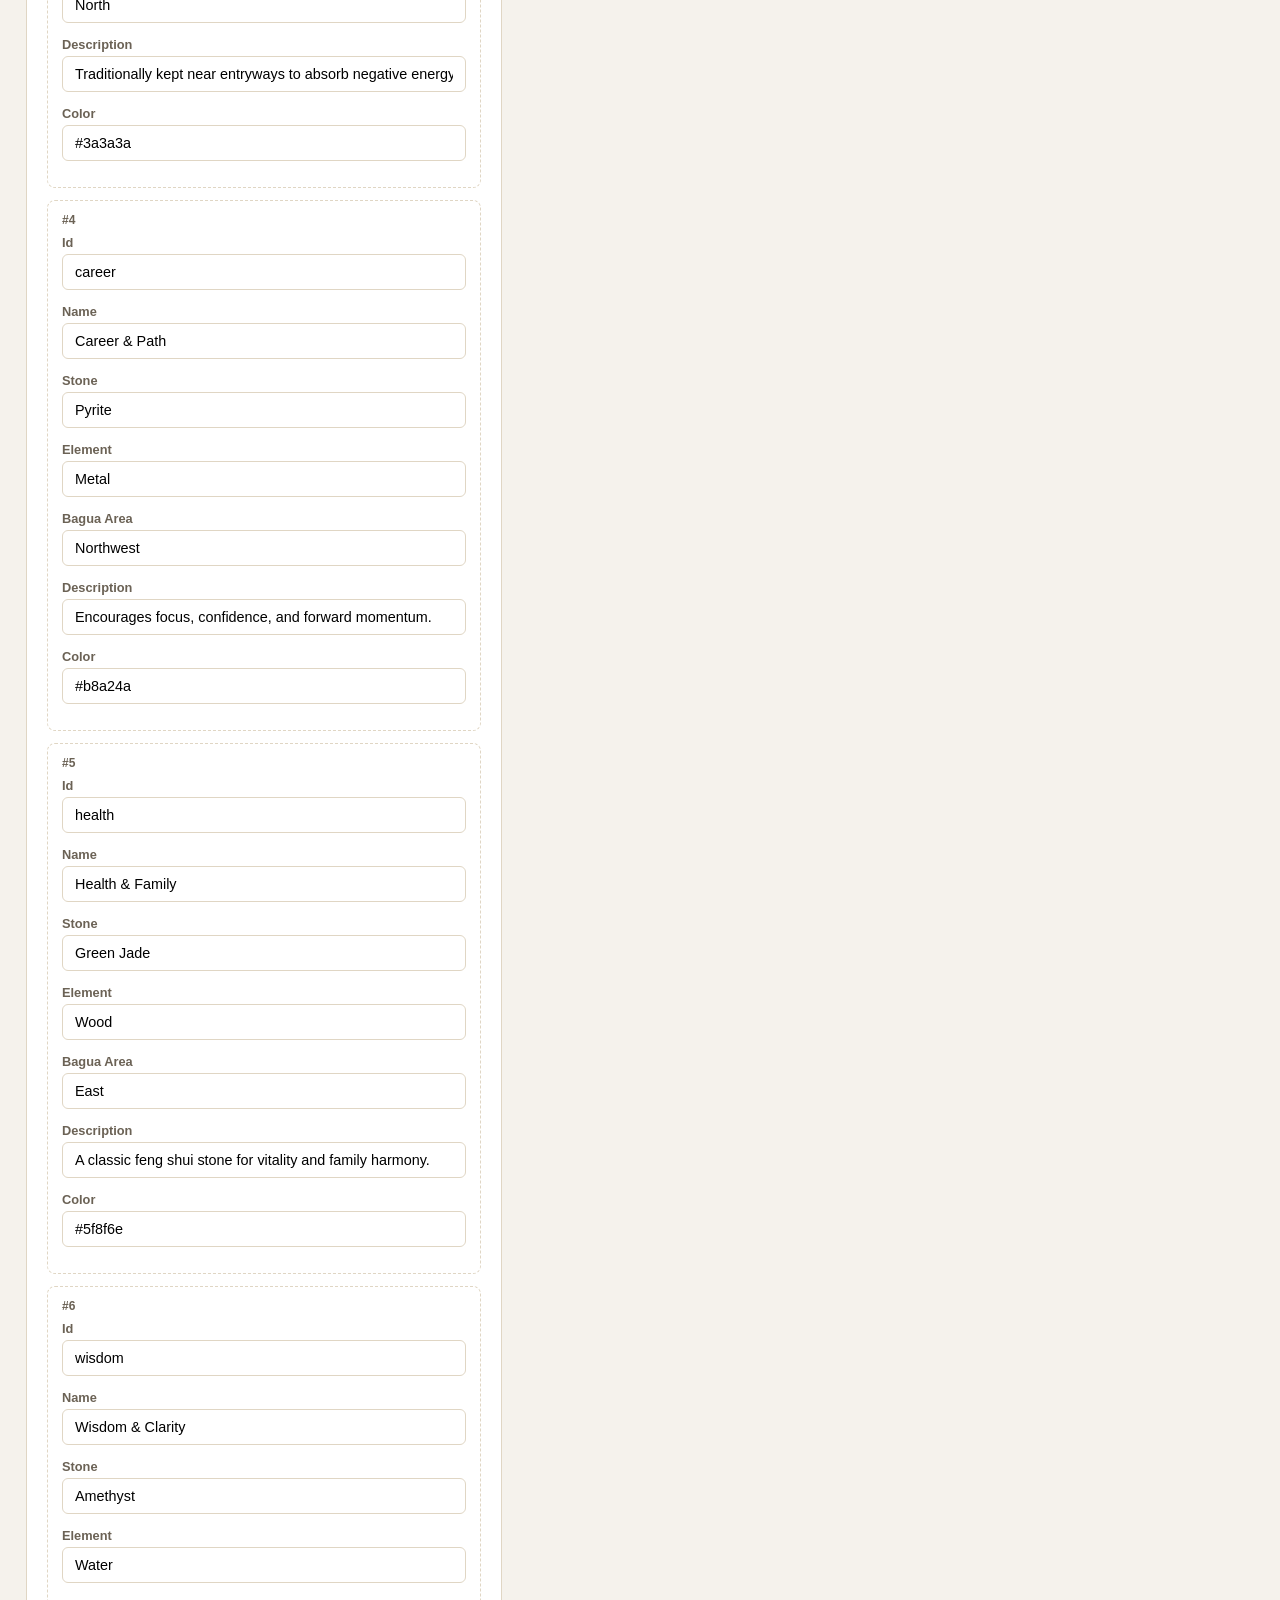
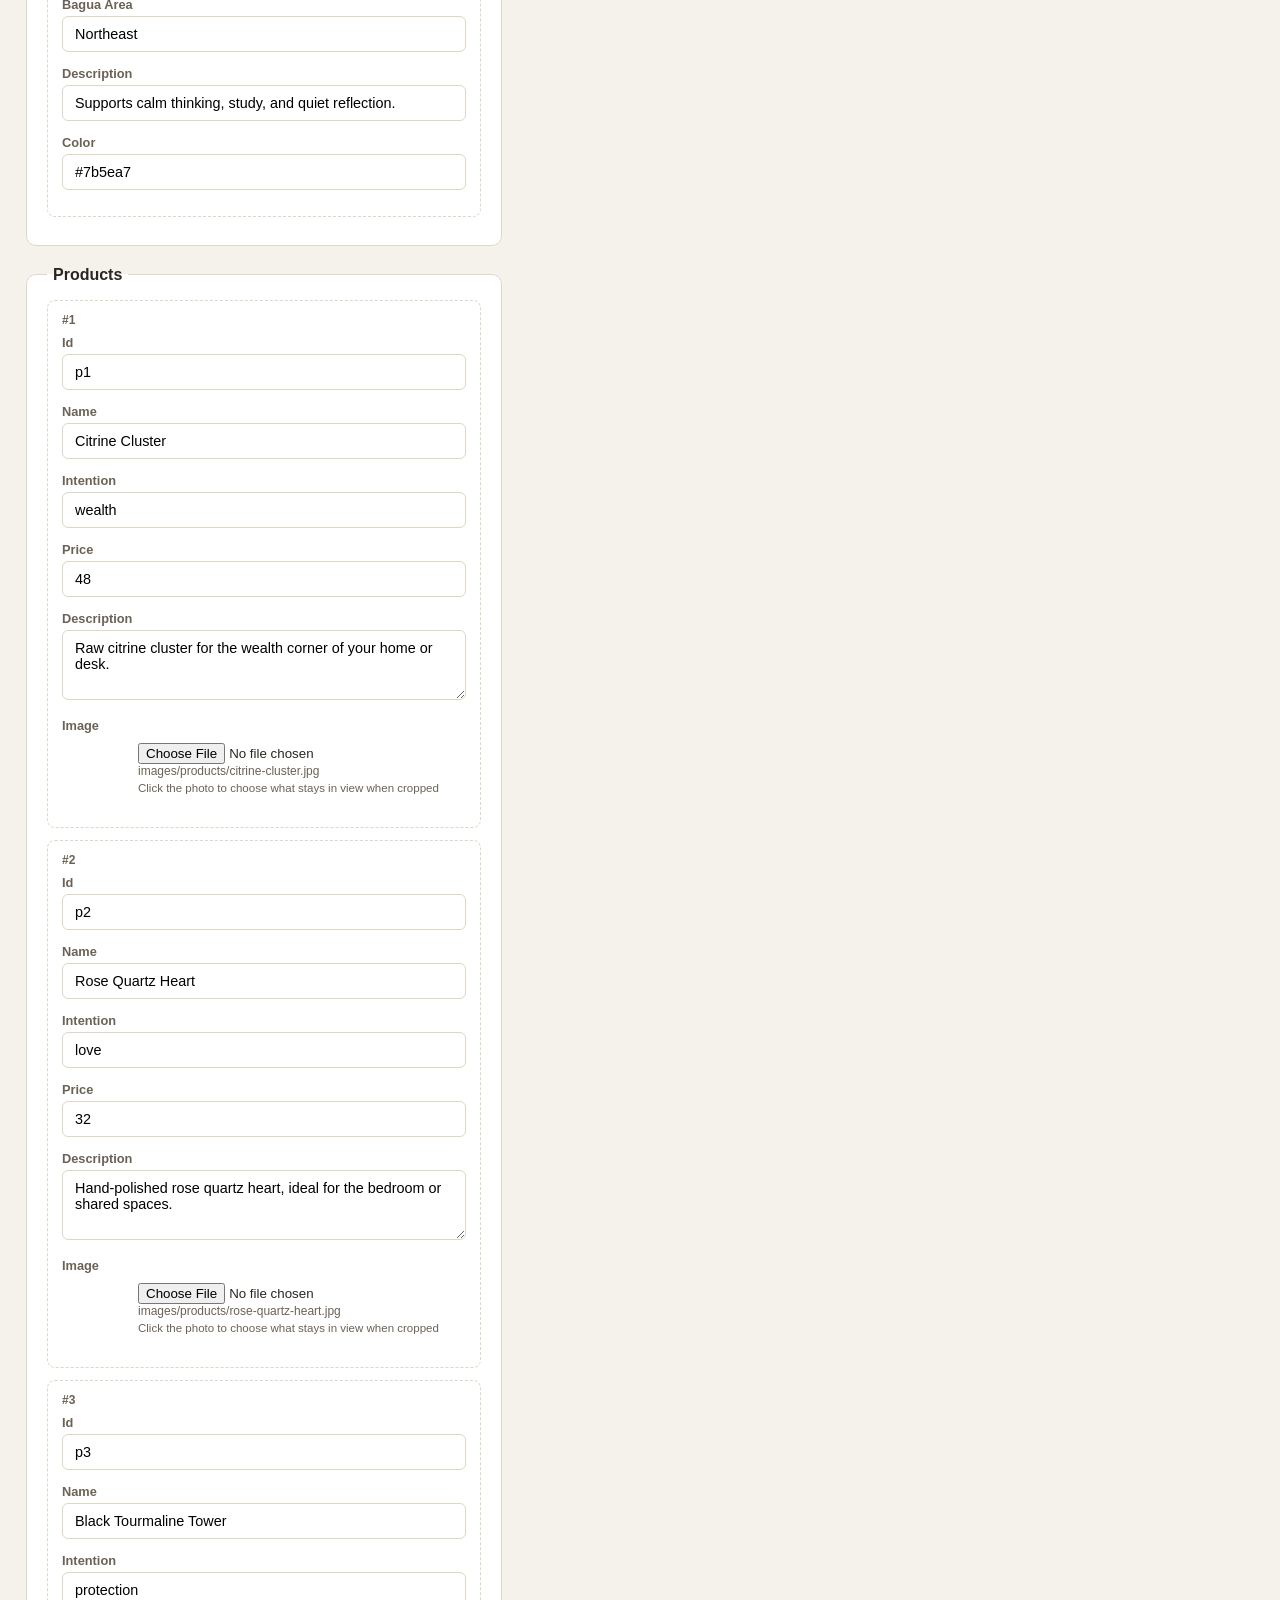
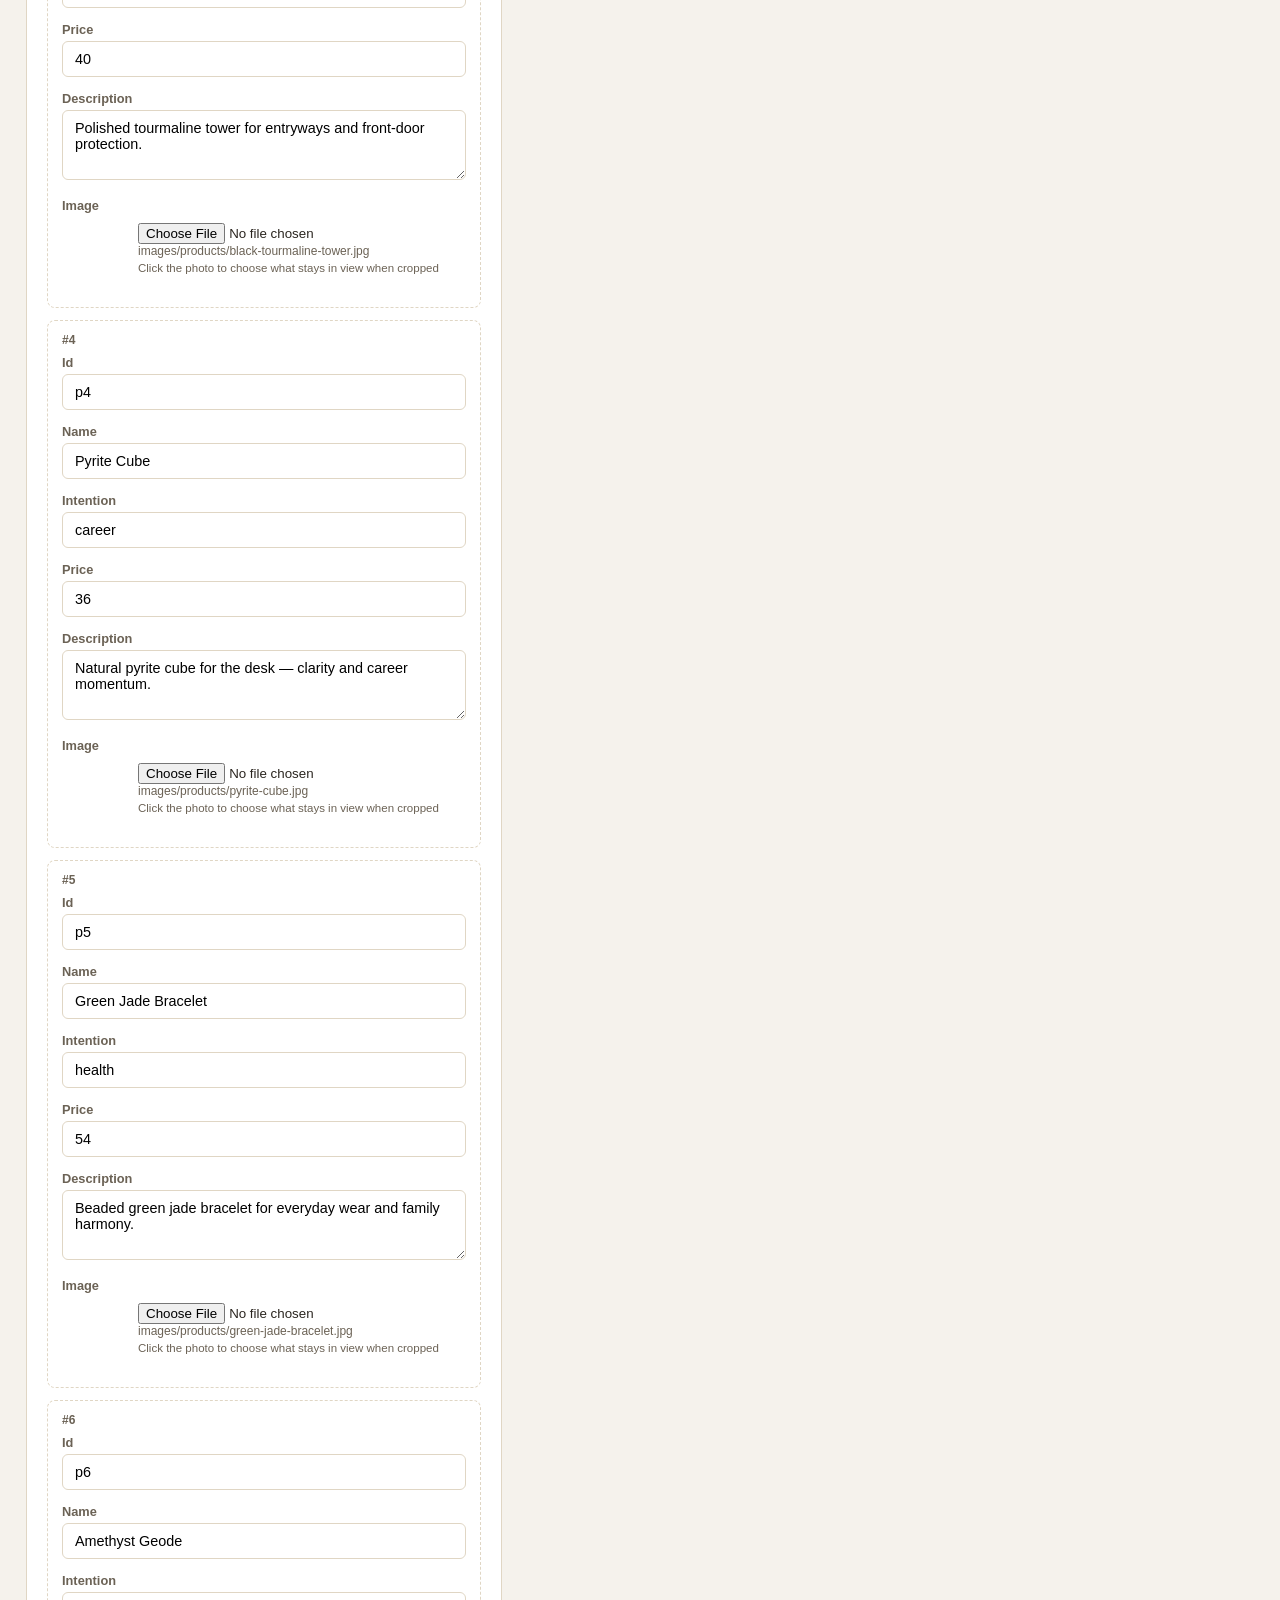
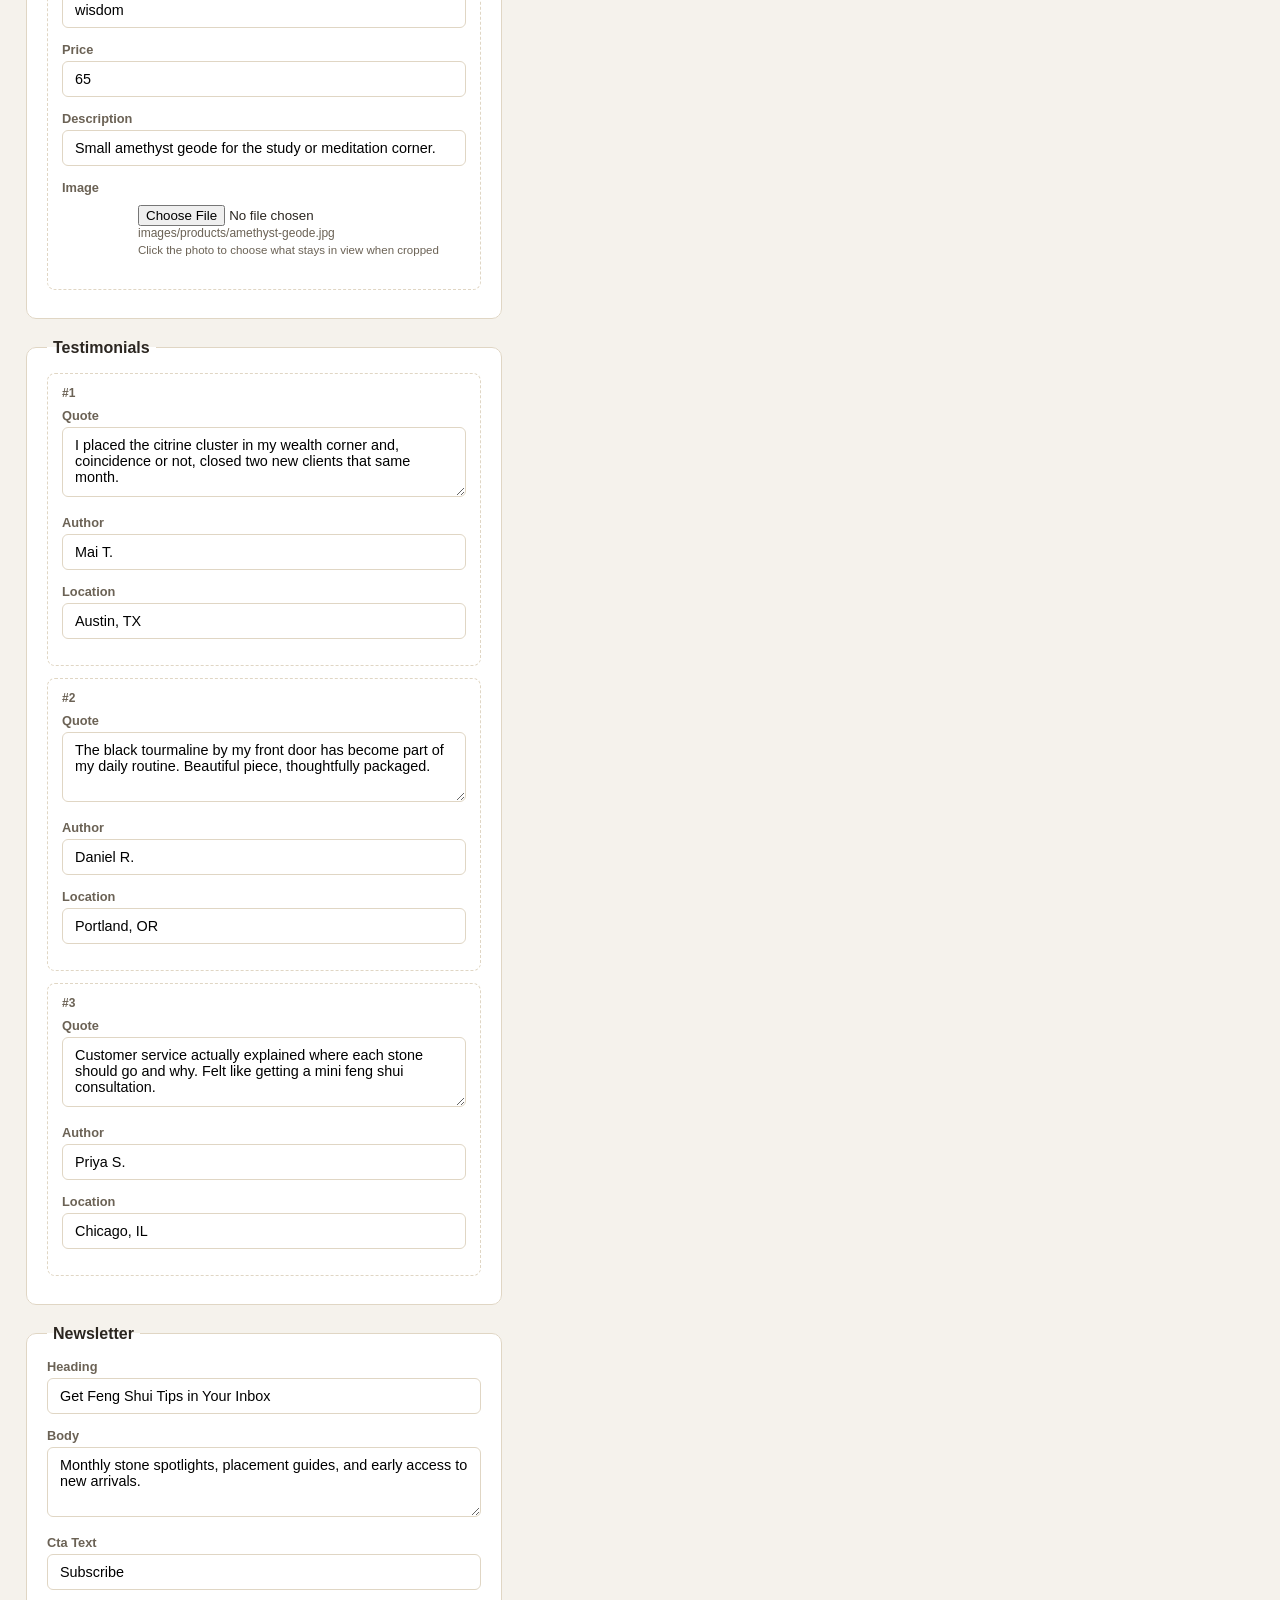
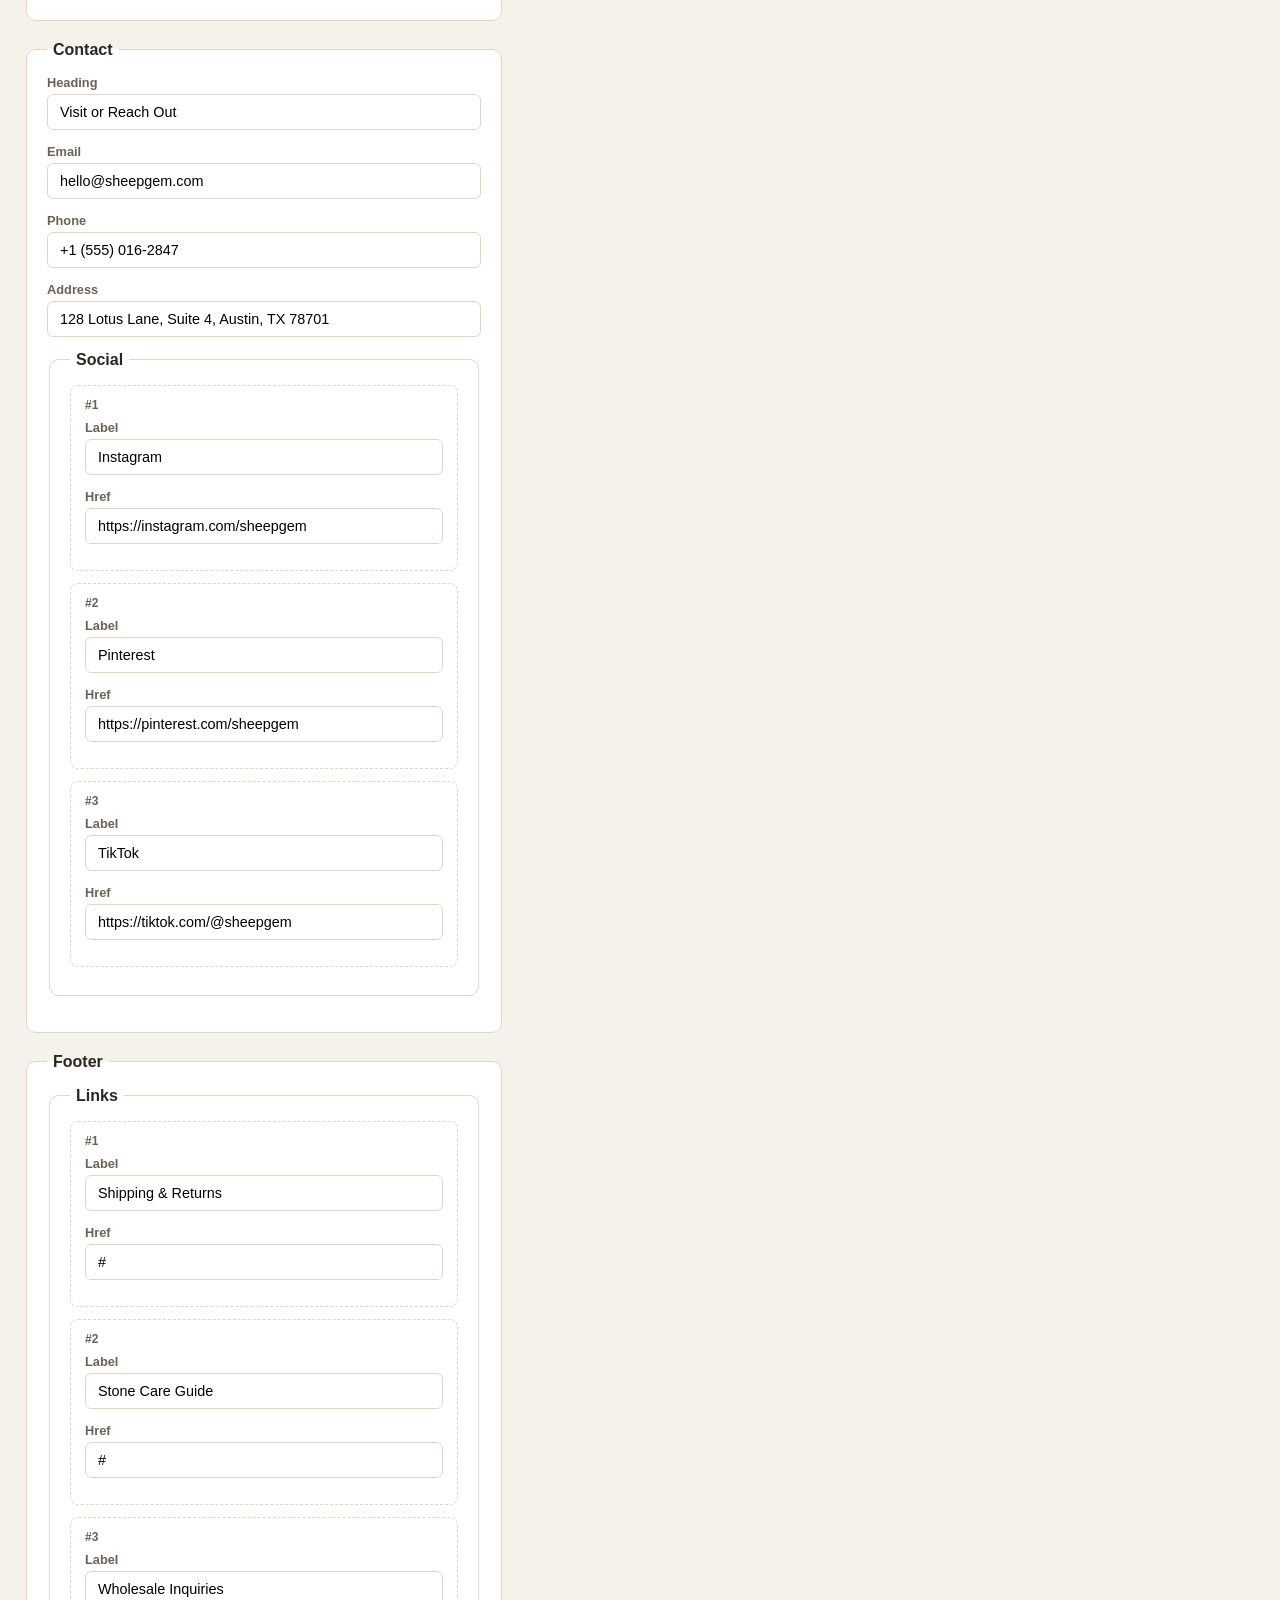
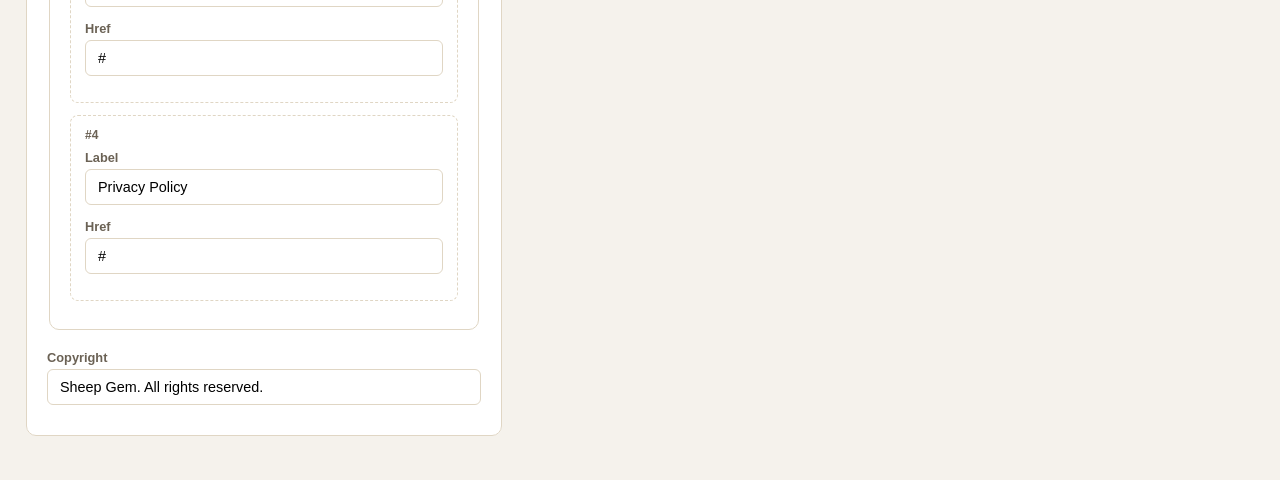
==== commit 6ea01981: "Fix nested folder structure" ====
--- a/admin.html
+++ b/admin.html
@@ -23,10 +23,12 @@
 <main class="admin-layout">
   <section class="admin-form-col">
     <p class="admin-note">
-      Edit any field, or upload a new photo where you see an image field. The preview
-      on the right updates as you type. When you're happy with it, enter the admin
-      passcode and click <strong>Publish changes</strong> — your live site updates in
-      about 10–20 seconds. No downloads, no manual file replacing.
+      Edit any field, or upload a new photo where you see an image field. Click a
+      photo's thumbnail to set its focus point (what stays visible when it's
+      cropped). The preview on the right updates as you type. When you're happy
+      with it, enter the admin passcode and click <strong>Publish changes</strong> —
+      your live site updates within about a minute. No downloads, no manual file
+      replacing.
     </p>
     <form id="content-form"></form>
   </section>
--- a/css/admin.css
+++ b/css/admin.css
@@ -88,6 +88,30 @@
   border-radius: 8px;
   border: 1px solid var(--color-border);
   background: var(--color-bg);
+  cursor: crosshair;
+  display: block;
+}
+.image-thumb-wrap {
+  position: relative;
+  width: 64px;
+  height: 64px;
+  flex-shrink: 0;
+}
+.focus-dot {
+  position: absolute;
+  width: 10px;
+  height: 10px;
+  border-radius: 50%;
+  background: #fff;
+  border: 2px solid var(--color-accent);
+  box-shadow: 0 0 0 1px rgba(0,0,0,0.3);
+  transform: translate(-5px, -5px);
+  pointer-events: none;
+}
+.image-focus-hint {
+  font-size: 0.72rem;
+  color: var(--color-text-muted);
+  margin-top: 4px;
 }
 .image-path-note {
   font-size: 0.75rem;
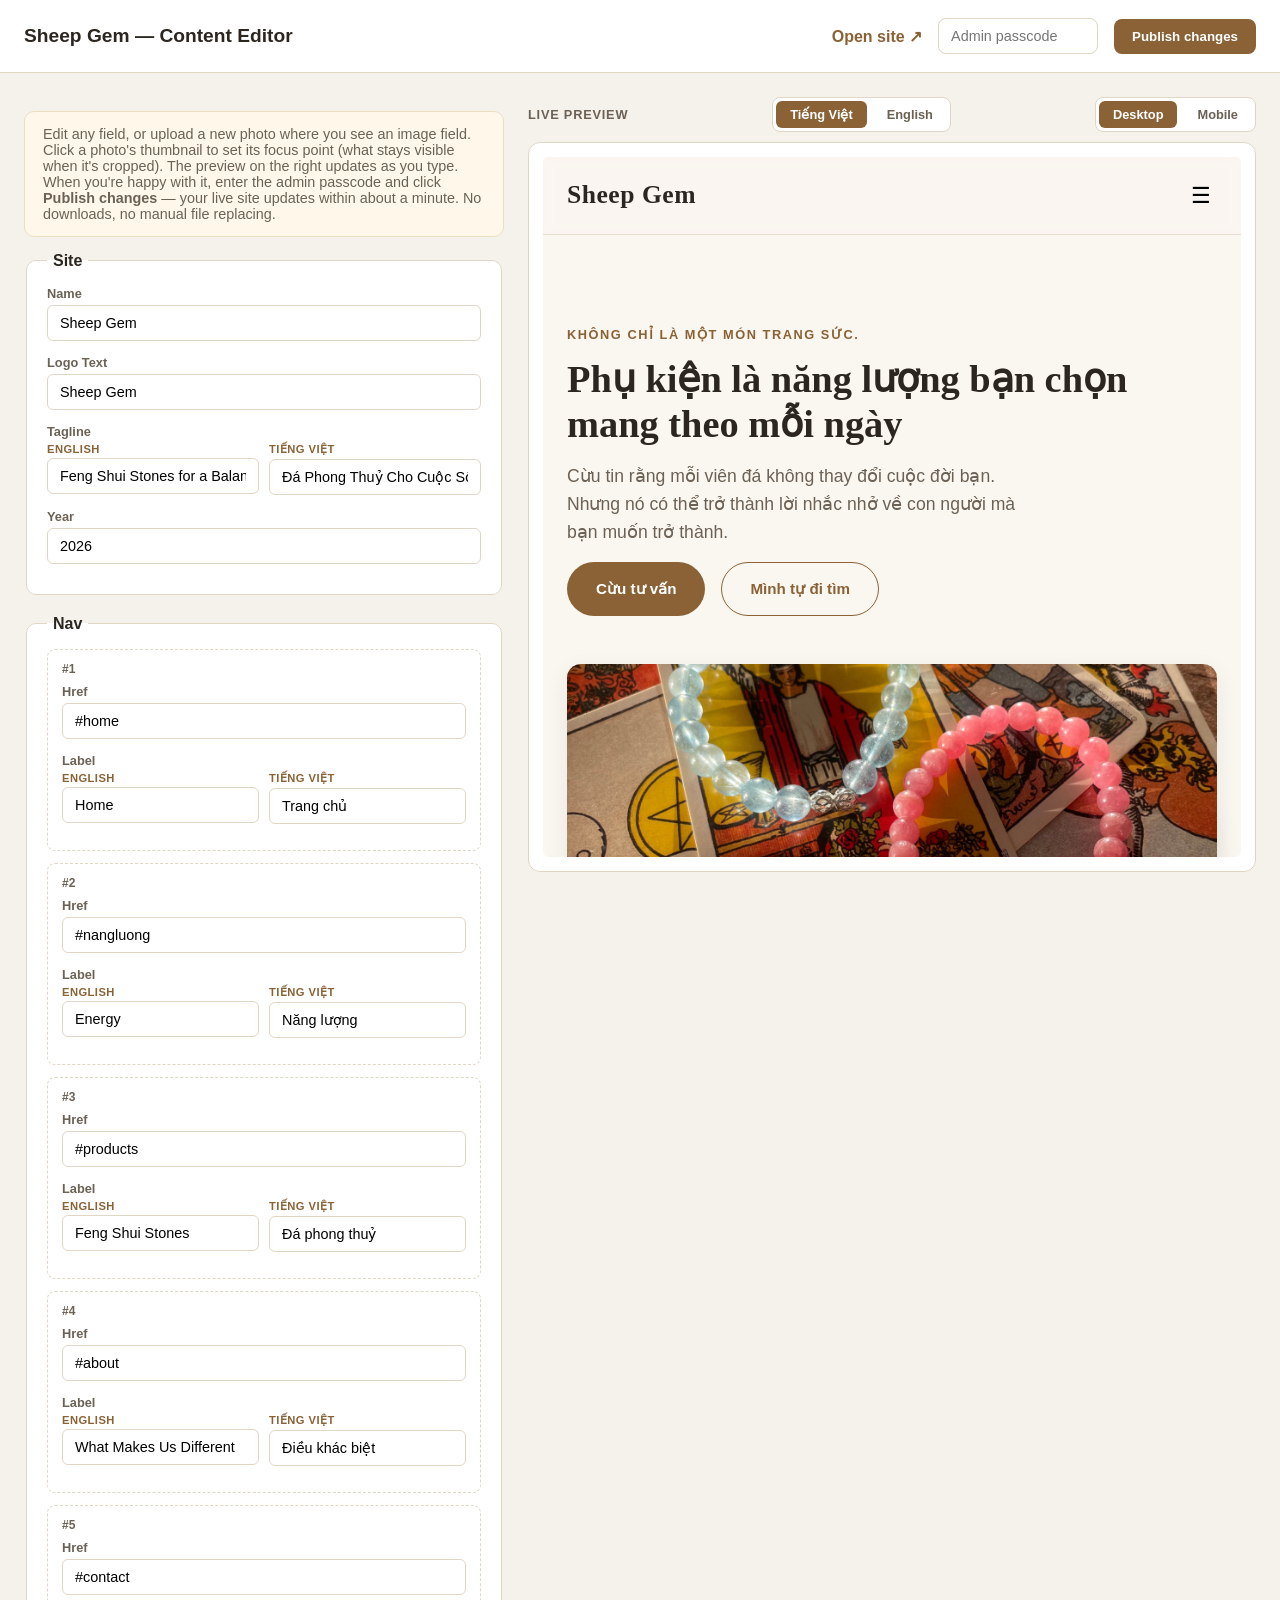
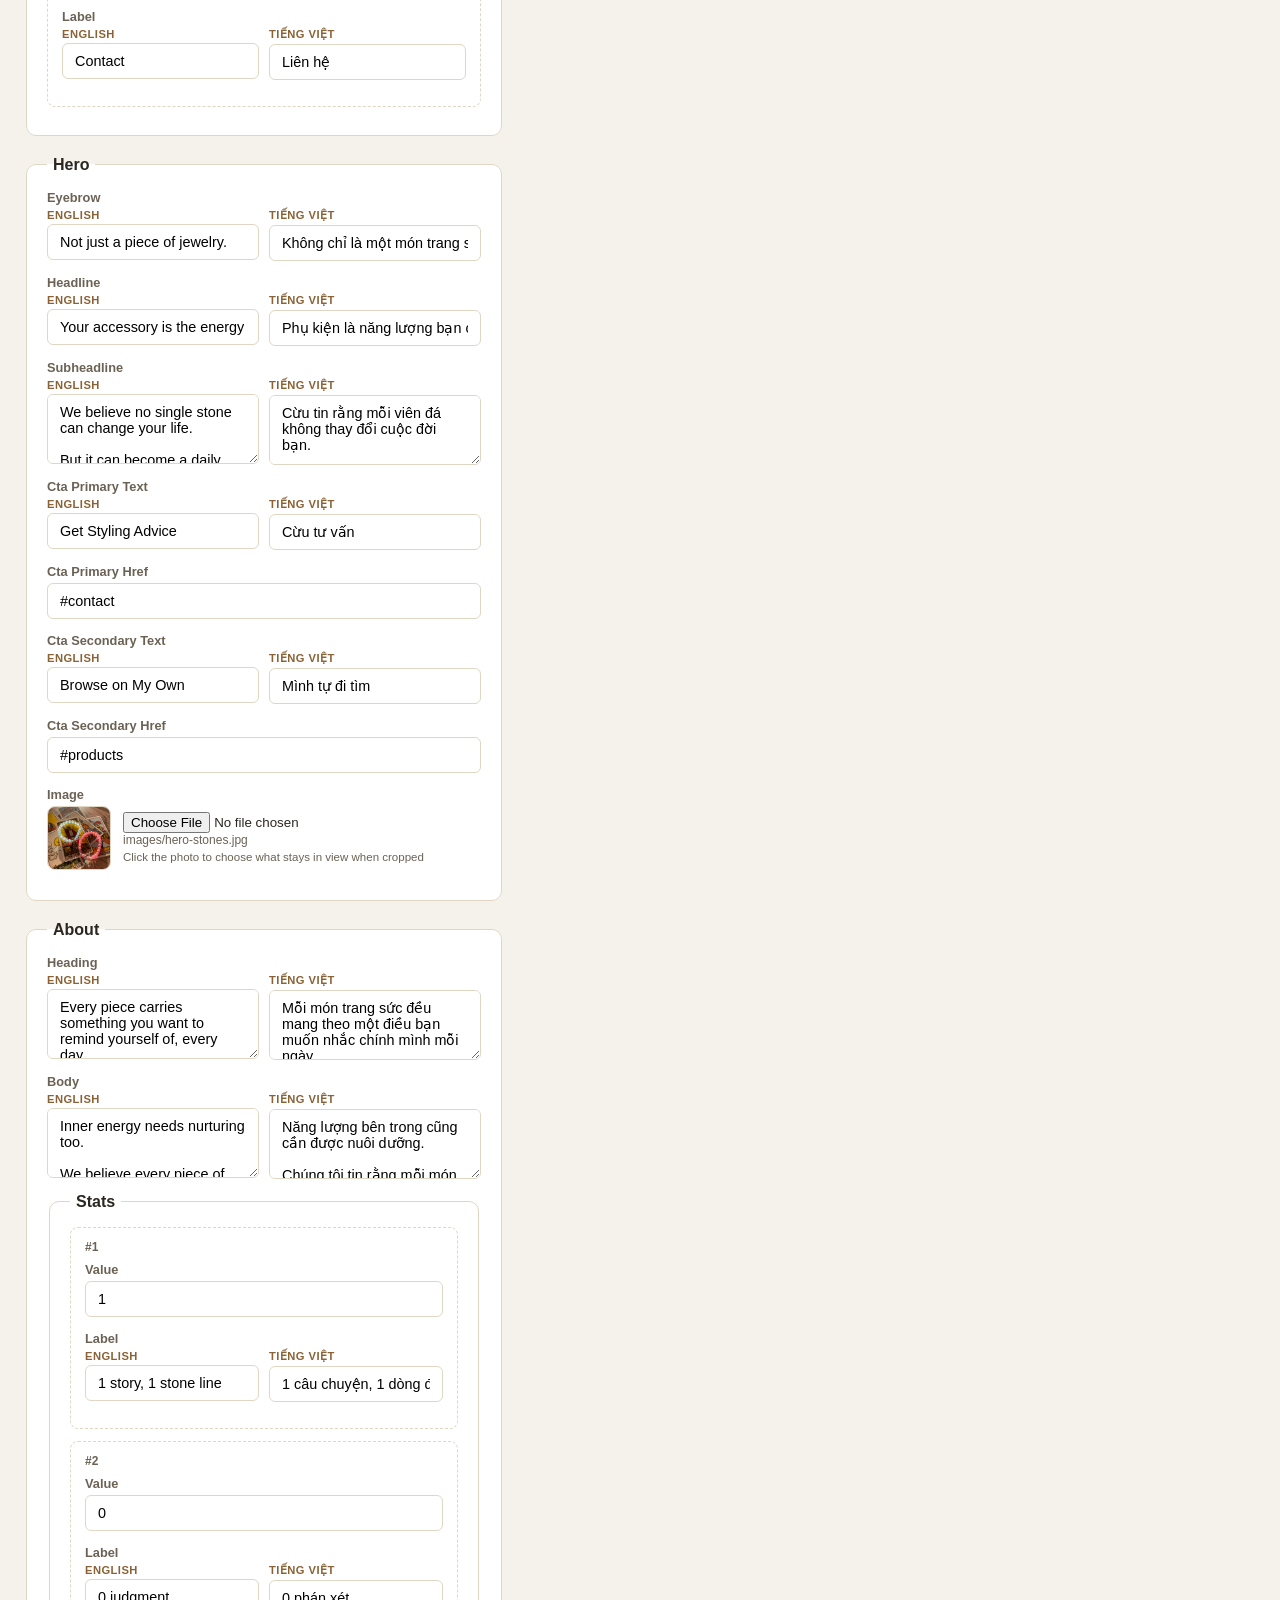
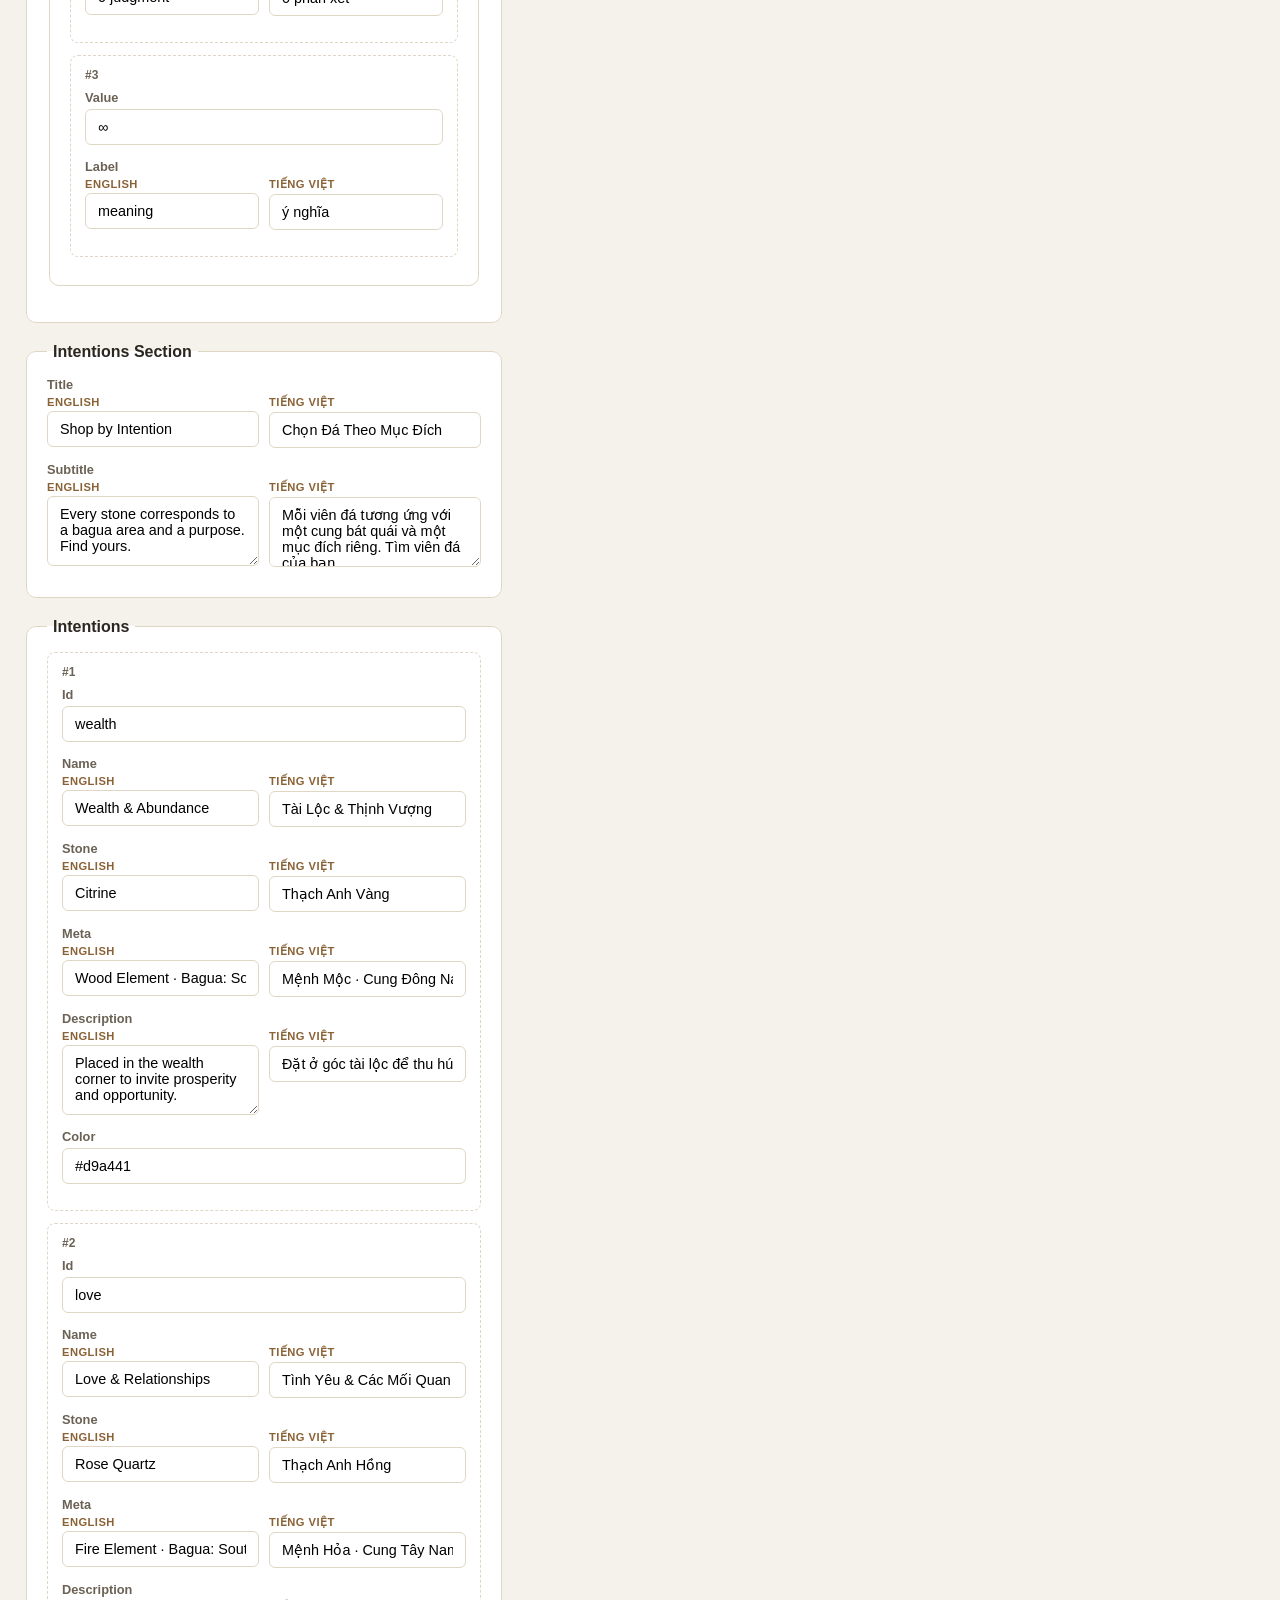
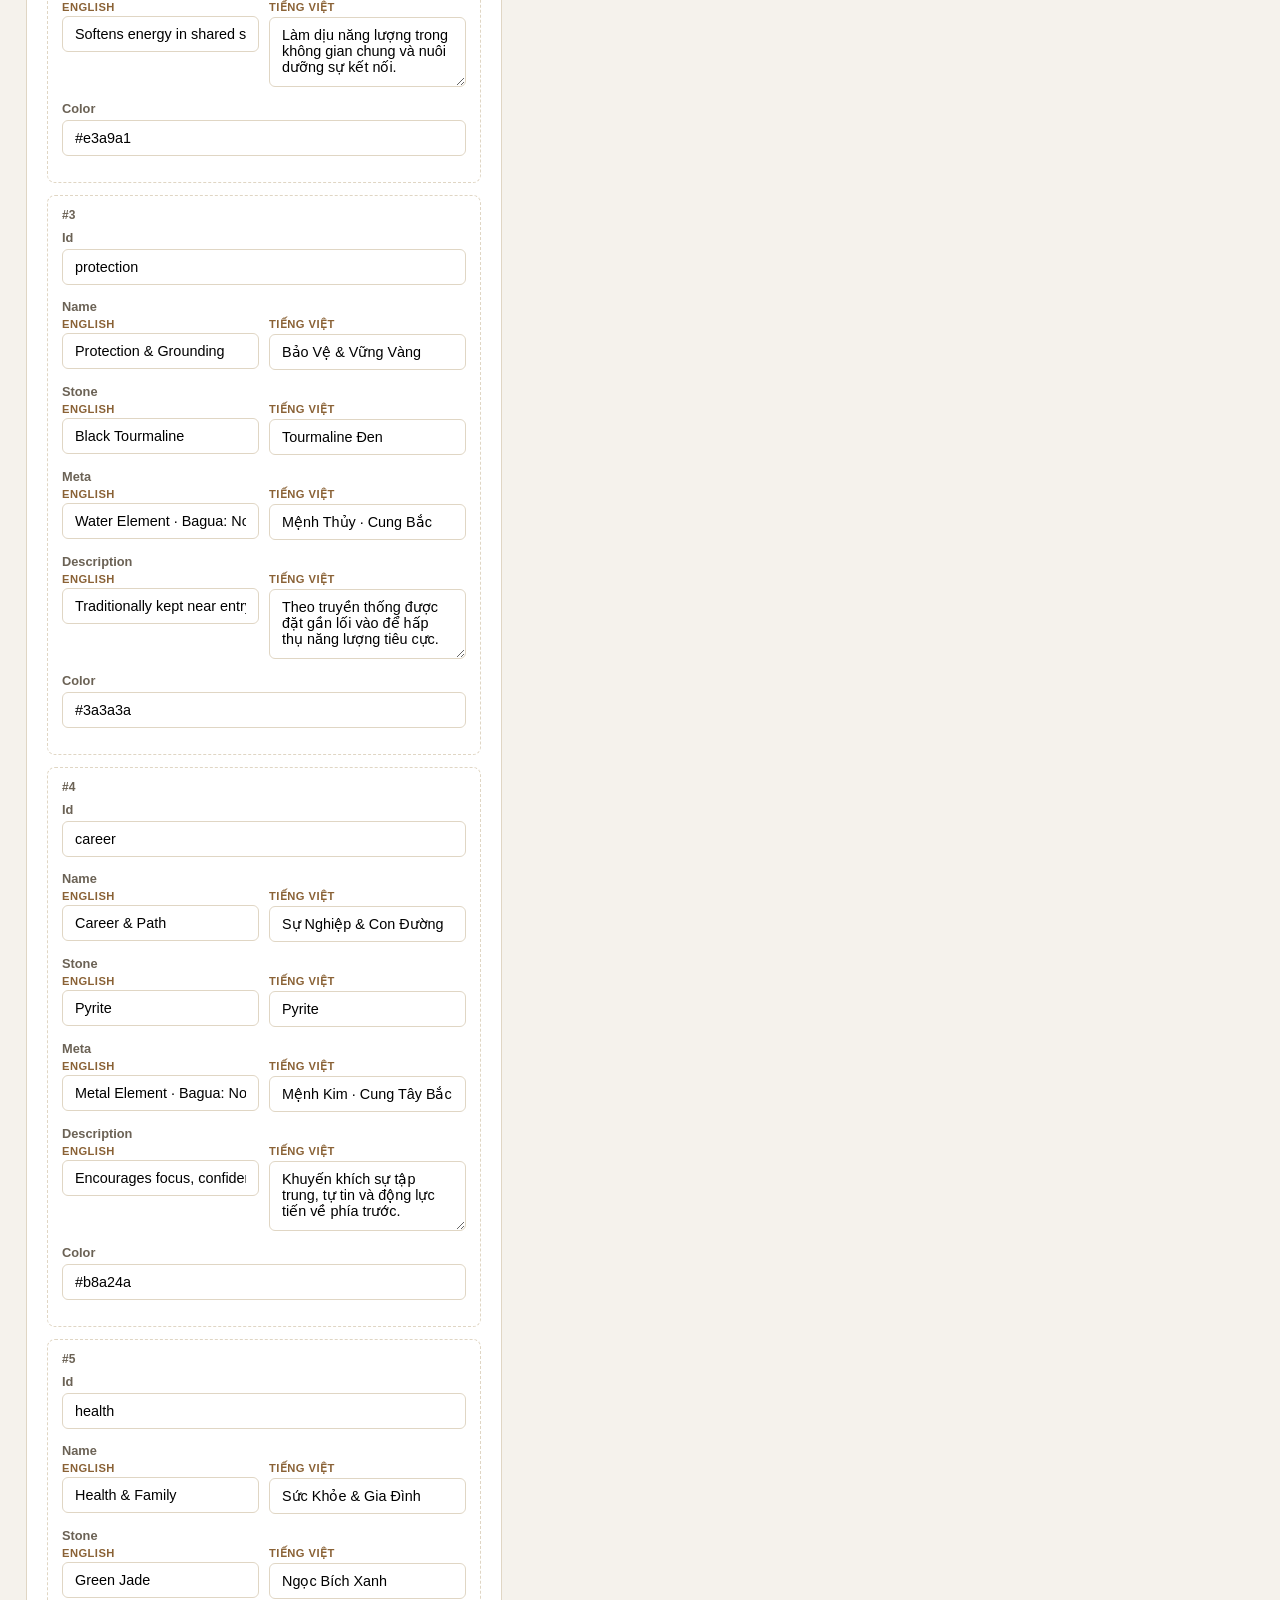
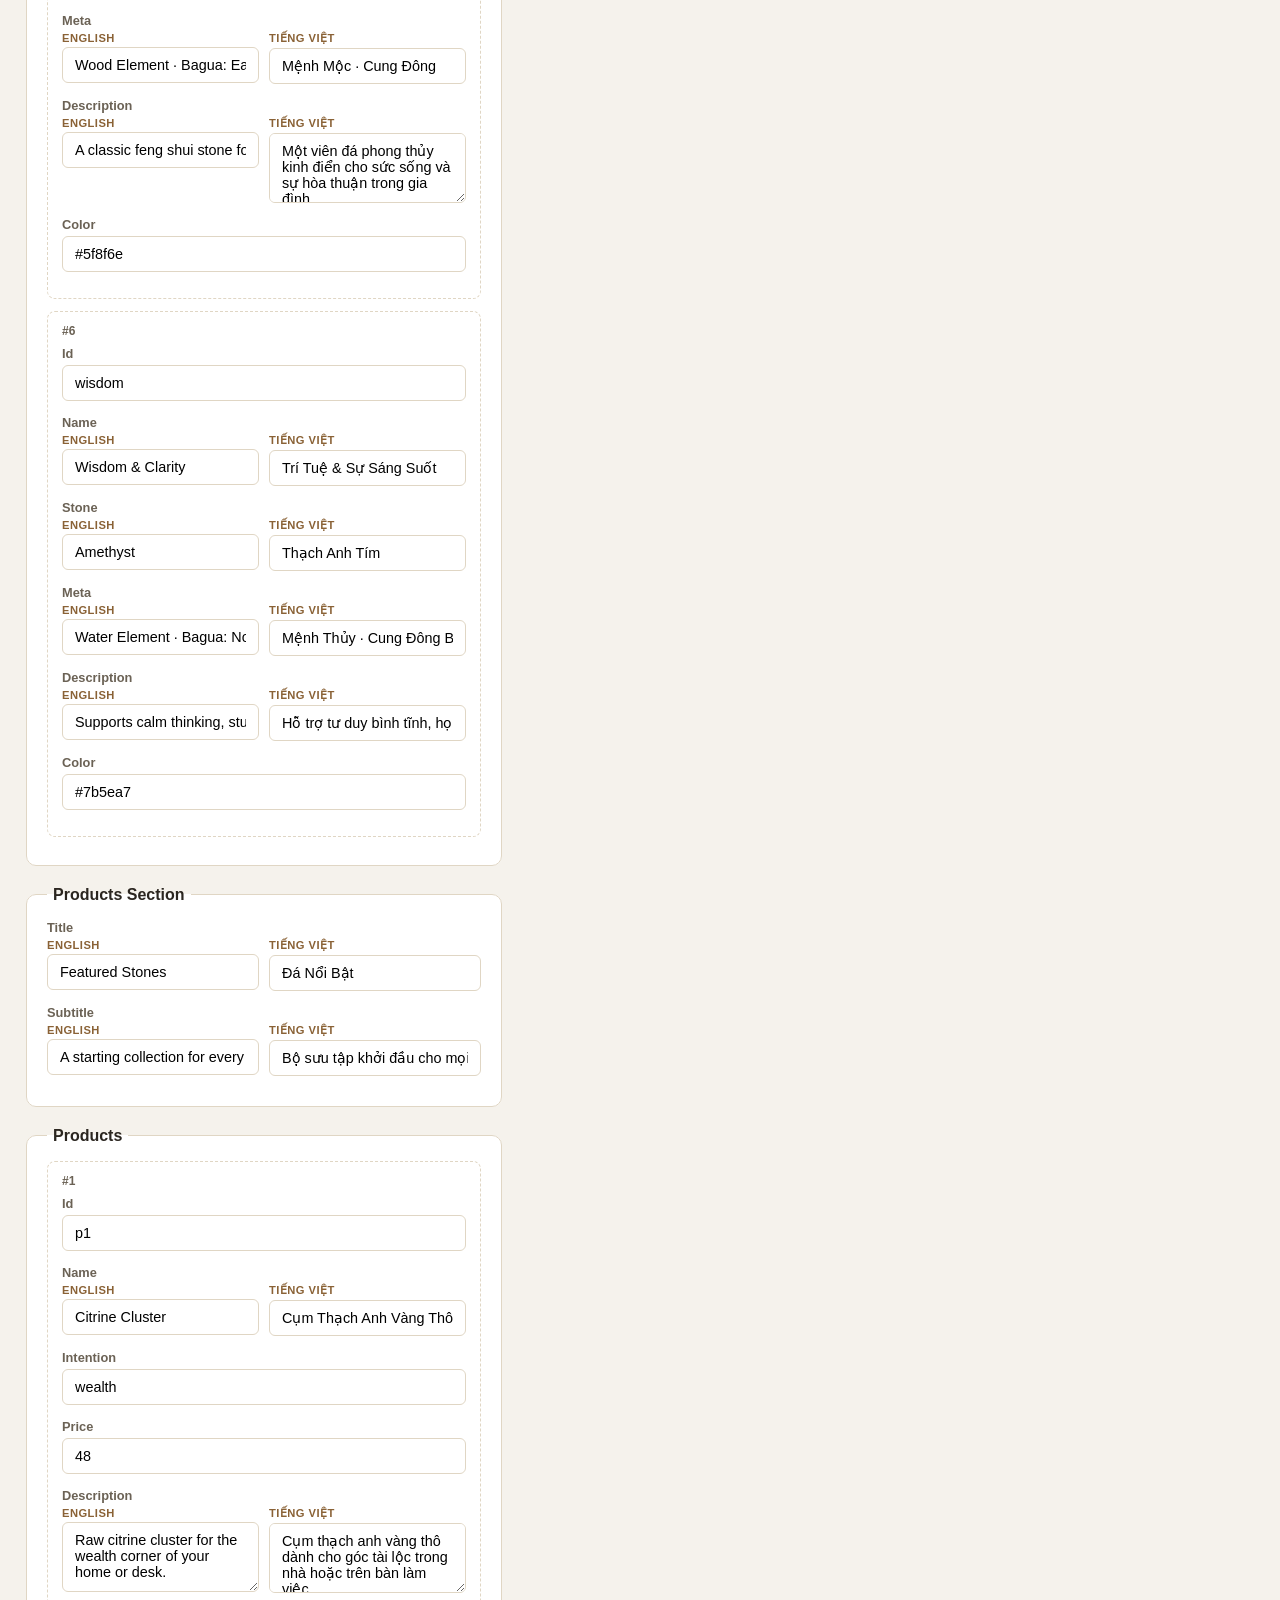
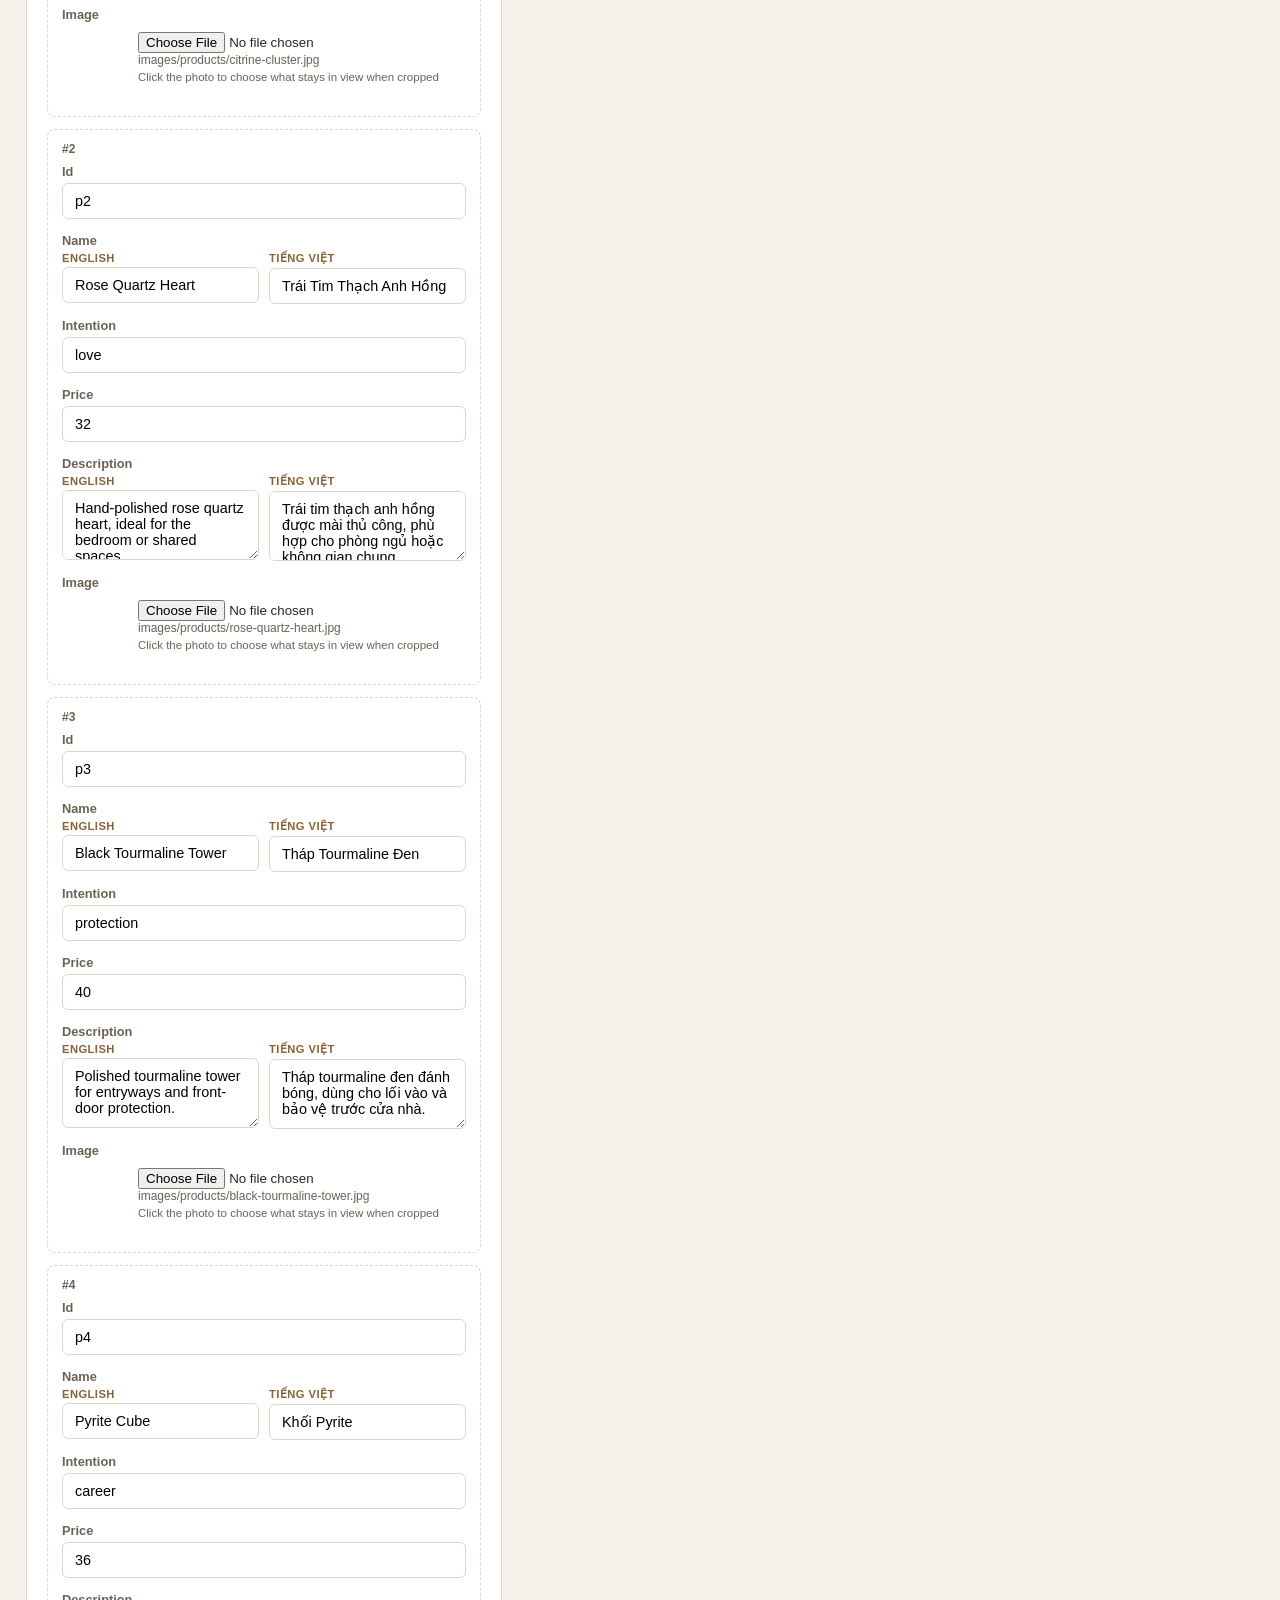
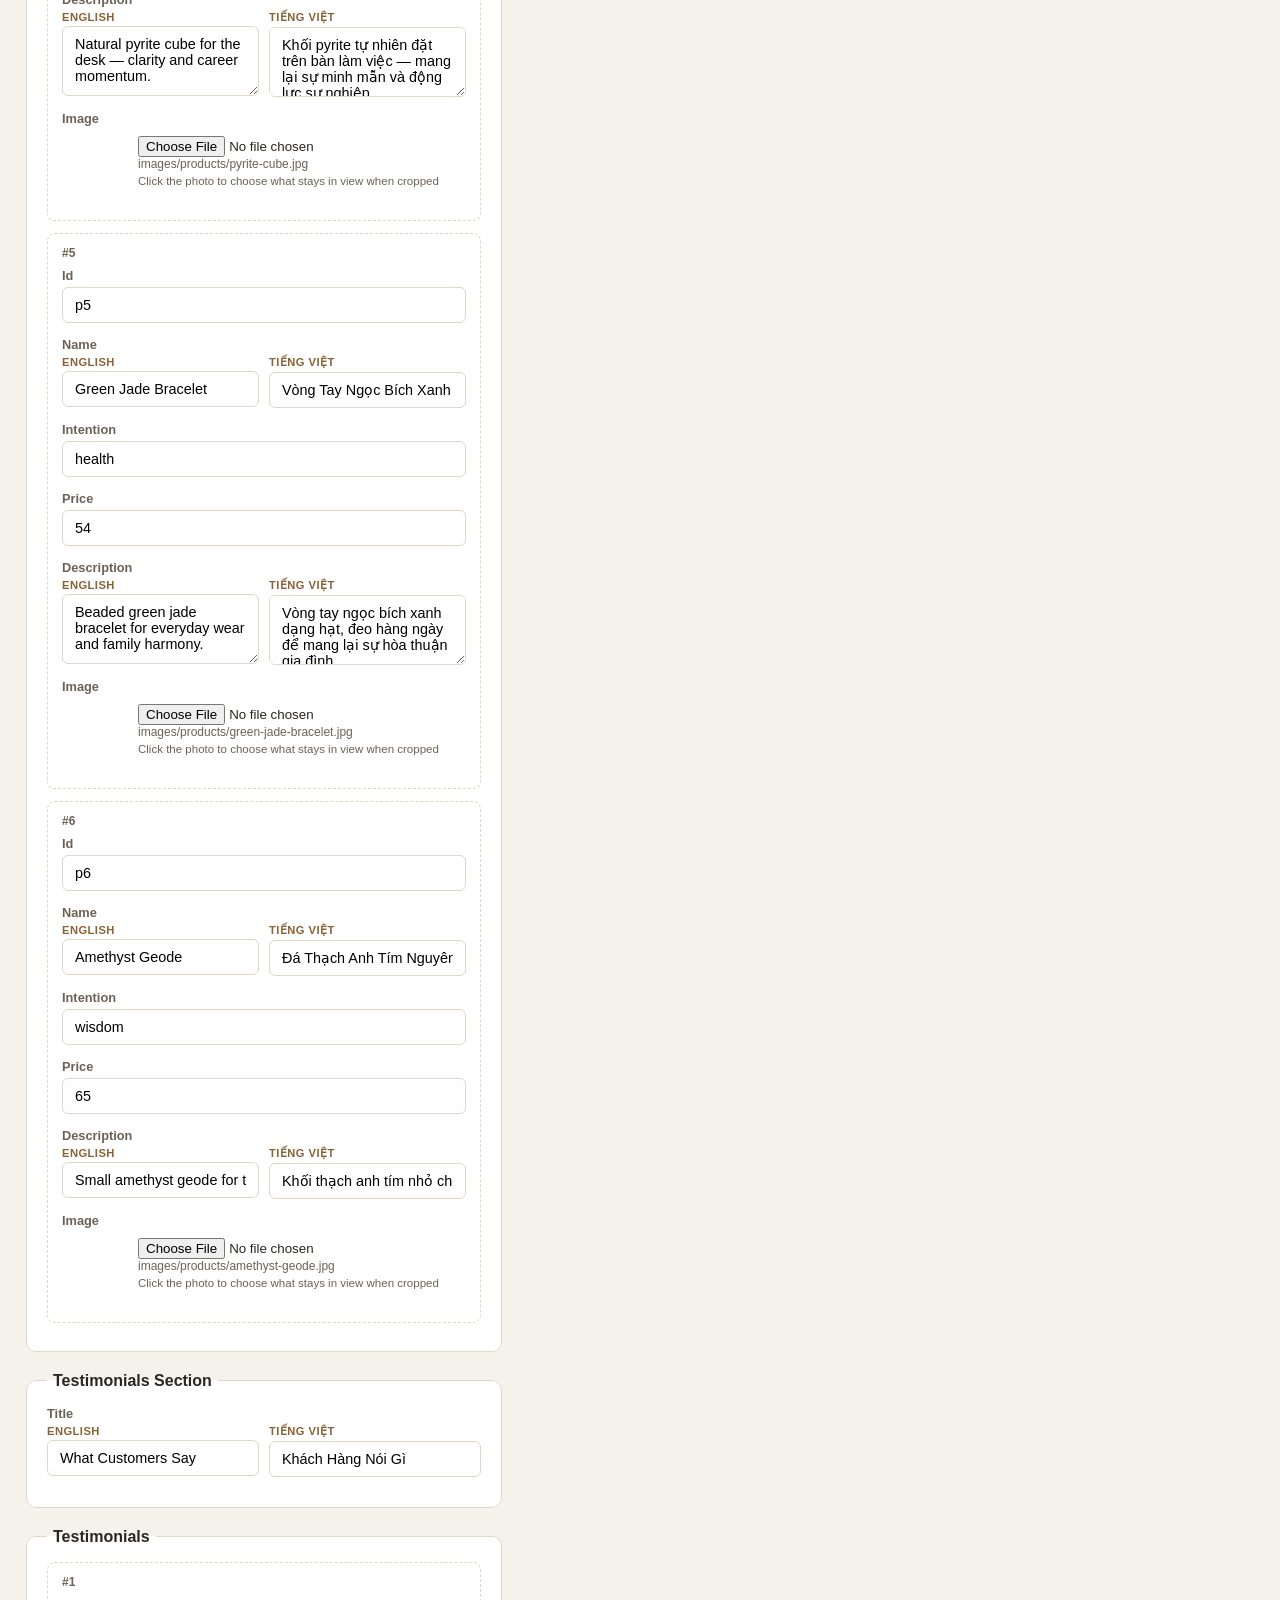
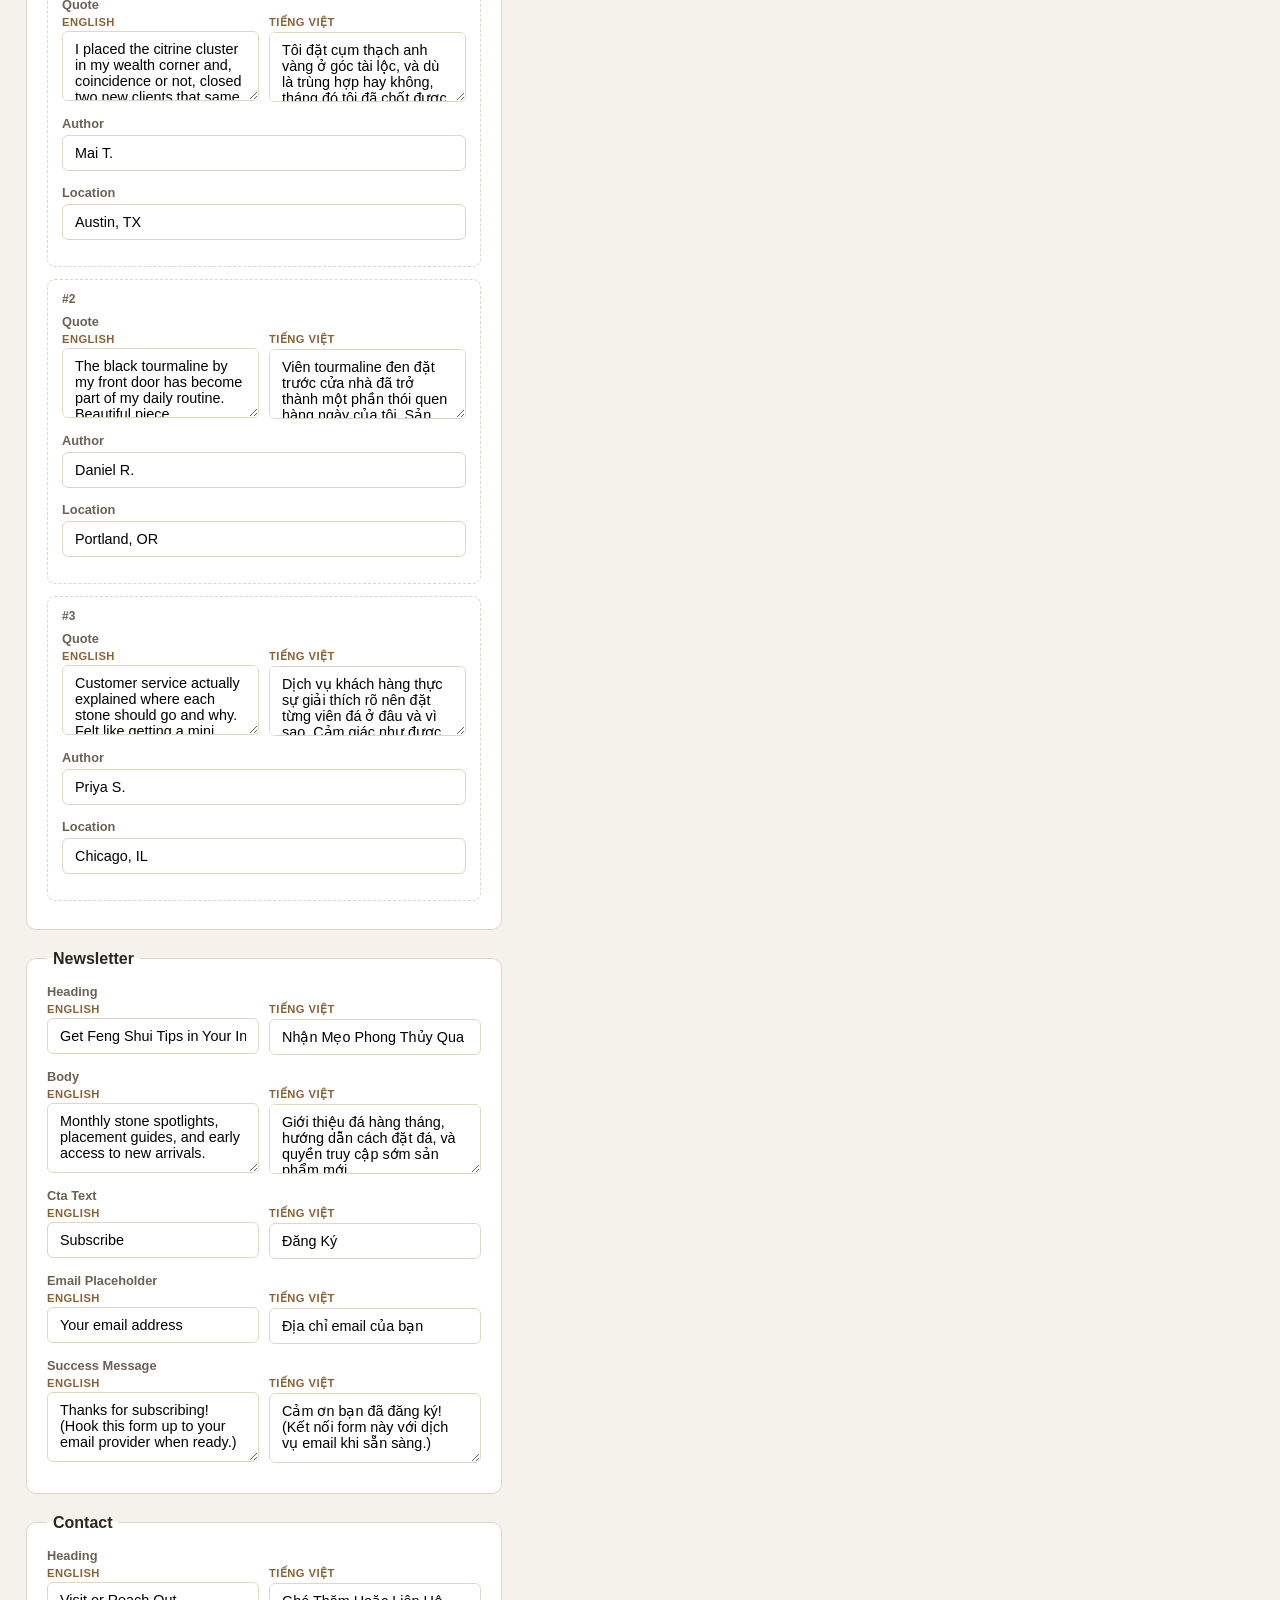
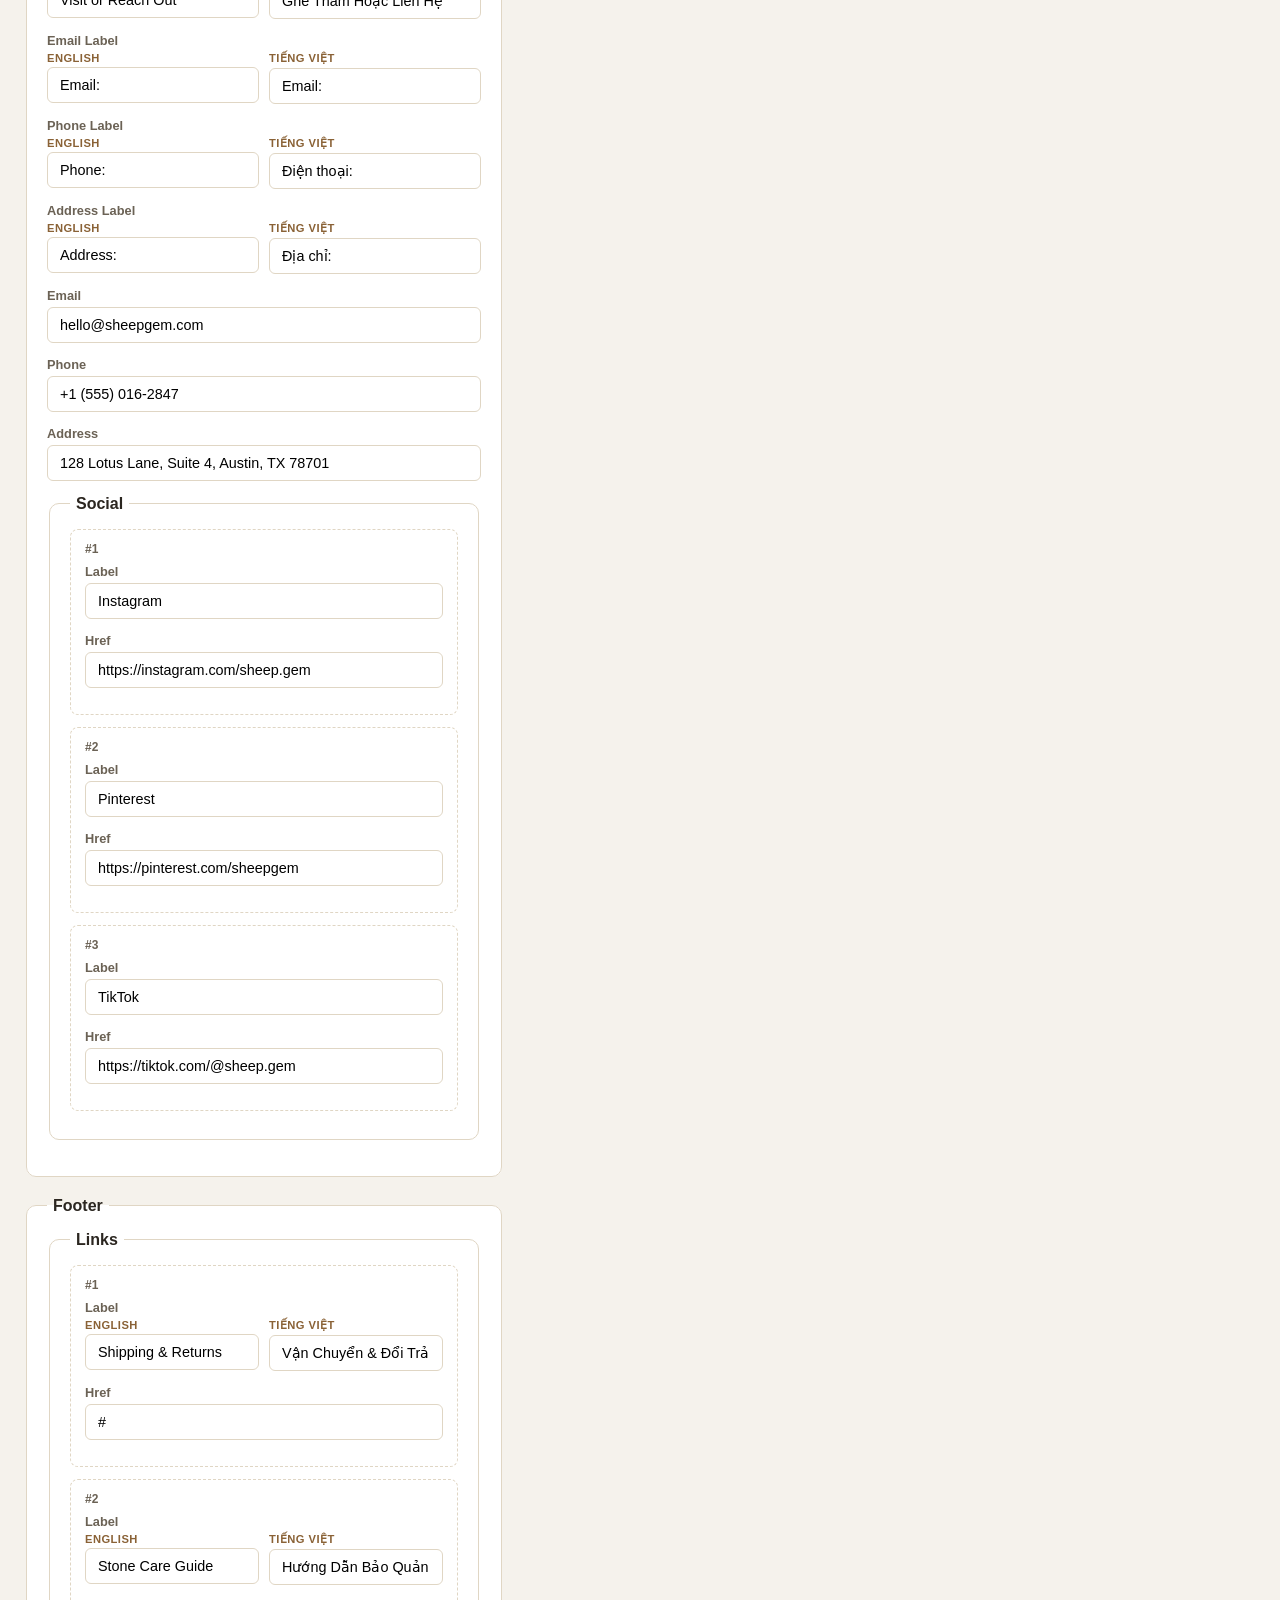
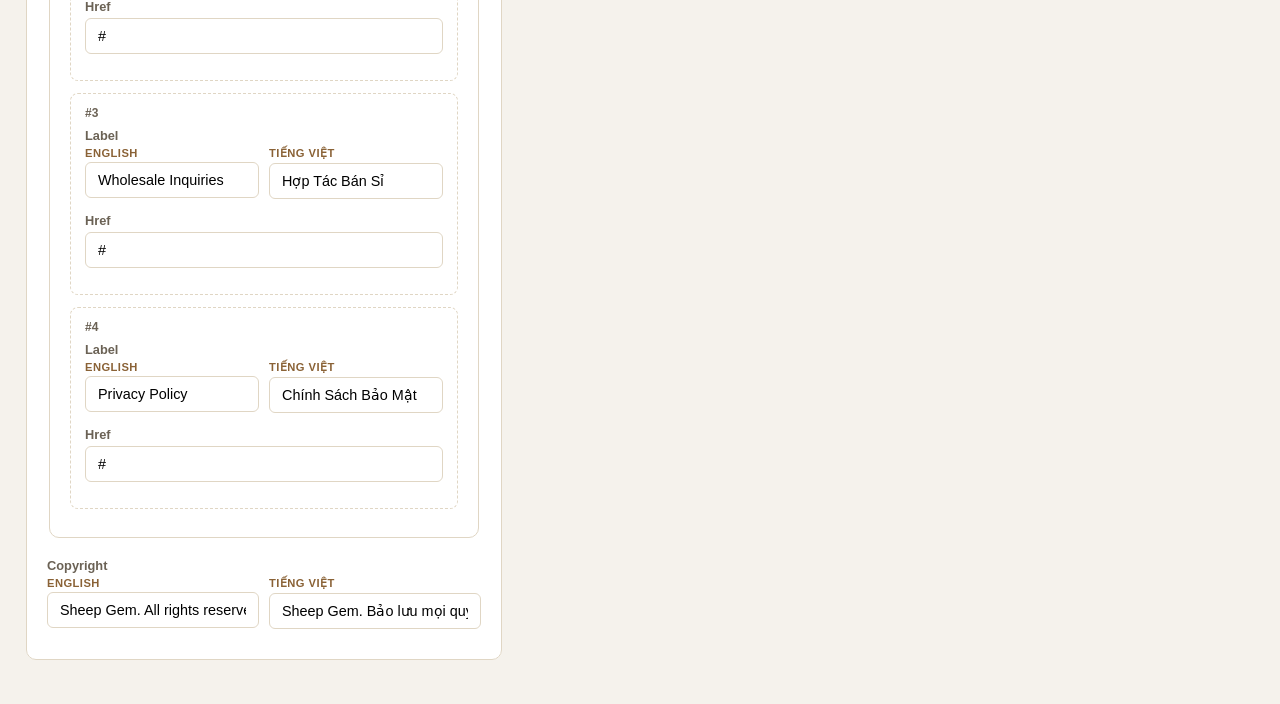
==== commit 10b68200: "Update admin.html" ====
--- a/admin.html
+++ b/admin.html
@@ -36,6 +36,10 @@
   <section class="admin-preview-col">
     <div class="preview-toolbar">
       <span class="preview-label">Live preview</span>
+      <div class="preview-lang-toggle">
+        <button type="button" class="lang-btn active" data-lang="vi">Tiếng Việt</button>
+        <button type="button" class="lang-btn" data-lang="en">English</button>
+      </div>
       <div class="preview-device-toggle">
         <button type="button" class="device-btn active" data-width="100%">Desktop</button>
         <button type="button" class="device-btn" data-width="390px">Mobile</button>
--- a/css/admin.css
+++ b/css/admin.css
@@ -242,6 +242,56 @@
 }
 .field-row textarea { min-height: 70px; resize: vertical; }
 
+.bilingual-langs-wrap {
+  display: grid;
+  grid-template-columns: 1fr 1fr;
+  gap: 10px;
+}
+@media (max-width: 700px) {
+  .bilingual-langs-wrap { grid-template-columns: 1fr; }
+}
+.bilingual-lang-col { display: flex; flex-direction: column; }
+.bilingual-lang-tag {
+  font-size: 0.7rem;
+  font-weight: 700;
+  text-transform: uppercase;
+  letter-spacing: 0.04em;
+  color: var(--color-accent);
+  margin-bottom: 3px;
+}
+.bilingual-lang-col input, .bilingual-lang-col textarea {
+  width: 100%;
+  padding: 9px 12px;
+  border: 1px solid var(--color-border);
+  border-radius: 6px;
+  font-size: 0.9rem;
+  font-family: inherit;
+}
+.bilingual-lang-col textarea { min-height: 70px; resize: vertical; }
+
+.preview-lang-toggle {
+  display: flex;
+  gap: 6px;
+  background: var(--color-surface);
+  border: 1px solid var(--color-border);
+  border-radius: 8px;
+  padding: 3px;
+}
+.lang-btn {
+  border: none;
+  background: transparent;
+  padding: 6px 14px;
+  border-radius: 6px;
+  font-size: 0.8rem;
+  font-weight: 600;
+  cursor: pointer;
+  color: var(--color-text-muted);
+}
+.lang-btn.active {
+  background: var(--color-accent);
+  color: #fff;
+}
+
 .array-item {
   border: 1px dashed var(--color-border);
   border-radius: 8px;
